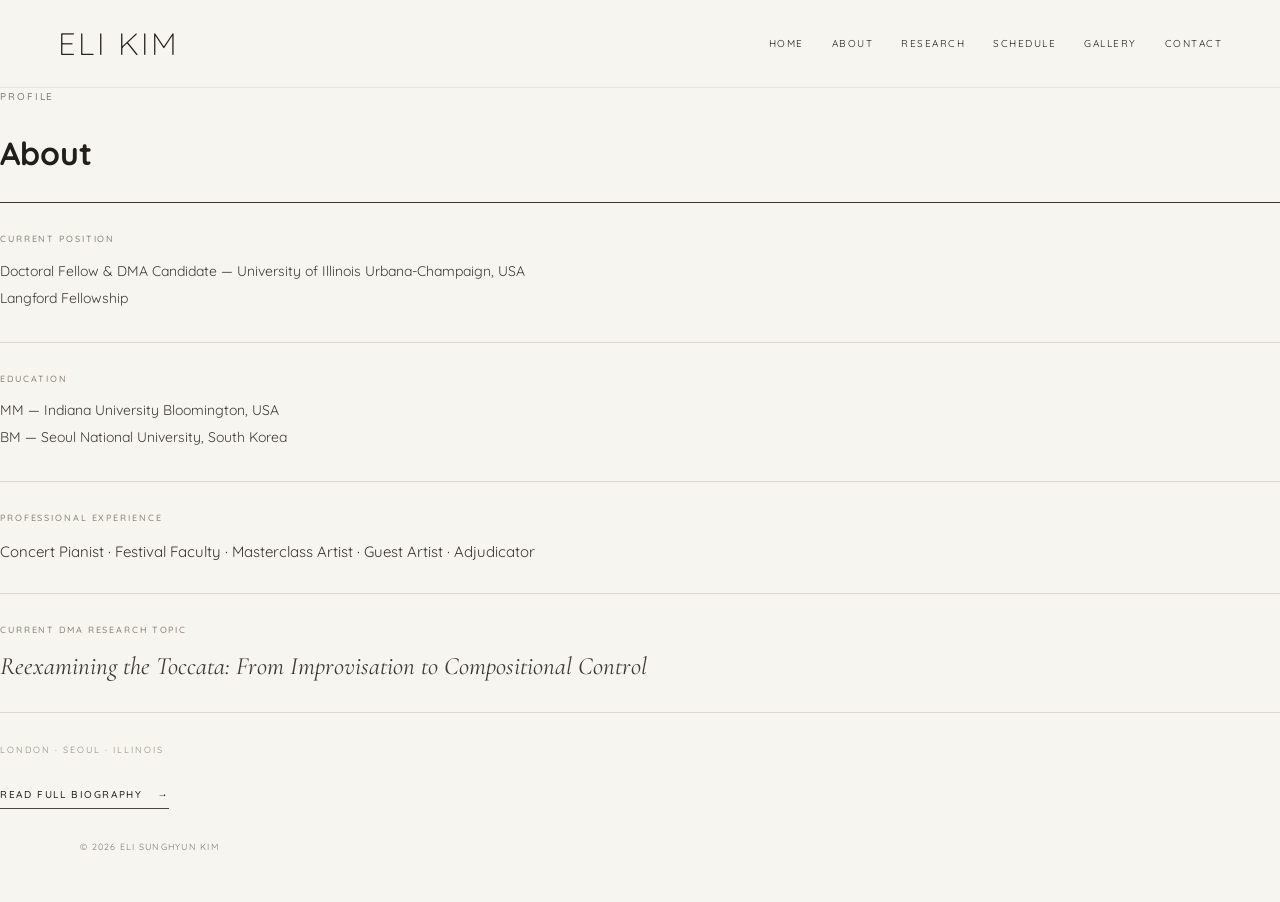
==== about.html @ 39319242 "Create about.html" ====
<!DOCTYPE html>
<html lang="en">

<head>
  <meta charset="UTF-8">

  <meta
    name="viewport"
    content="width=device-width, initial-scale=1.0"
  >

  <title>About | Eli Sunghyun Kim</title>

  <link rel="stylesheet" href="style.css">
</head>


<body>

  <header class="site-header">

    <a
      class="wordmark"
      href="index.html"
    >
      ELI KIM
    </a>


    <nav class="nav">

      <a href="index.html">
        HOME
      </a>

      <a
        href="about.html"
        aria-current="page"
      >
        ABOUT
      </a>

      <a href="research.html">
        RESEARCH
      </a>

      <a href="schedule.html">
        SCHEDULE
      </a>

      <a href="gallery.html">
        GALLERY
      </a>

      <a href="contact.html">
        CONTACT
      </a>

    </nav>

  </header>



  <main class="page-main">

    <div class="page-container">

      <p class="eyebrow">
        PROFILE
      </p>


      <h1 class="page-title">
        About
      </h1>


      <div class="page-rule"></div>


      <div class="about-content standalone-about">


        <div class="about-block">

          <p class="about-category">
            CURRENT POSITION
          </p>

          <div class="about-lines">

            <p>
              Doctoral Fellow &amp; DMA Candidate —
              University of Illinois Urbana-Champaign, USA
            </p>

            <p class="fellowship-line">
              Langford Fellowship
            </p>

          </div>

        </div>


        <div class="about-block">

          <p class="about-category">
            EDUCATION
          </p>

          <div class="about-lines">

            <p>
              MM — Indiana University Bloomington, USA
            </p>

            <p>
              BM — Seoul National University, South Korea
            </p>

          </div>

        </div>


        <div class="about-block">

          <p class="about-category">
            PROFESSIONAL EXPERIENCE
          </p>

          <p class="about-highlight">
            Concert Pianist · Festival Faculty · Masterclass Artist ·
            Guest Artist · Adjudicator
          </p>

        </div>


        <div class="about-block">

          <p class="about-category">
            CURRENT DMA RESEARCH TOPIC
          </p>

          <p class="about-research-title">

            <em>
              Reexamining the Toccata:
              From Improvisation to Compositional Control
            </em>

          </p>

        </div>


        <p class="about-location">
          LONDON · SEOUL · ILLINOIS
        </p>


        <a
          class="bio-link"
          href="biography.html"
        >
          READ FULL BIOGRAPHY
          <span>→</span>
        </a>

      </div>

    </div>

  </main>



  <footer>
    © 2026 ELI SUNGHYUN KIM
  </footer>


  <script src="script.js"></script>

</body>

</html>
---- style.css ----
@import url('https://fonts.googleapis.com/css2?family=Cormorant+Garamond:wght@400;500&family=Quicksand:wght@300;400;500&display=swap');


/* ========================================
   GLOBAL
======================================== */

* {
  box-sizing: border-box;
}


html {
  scroll-behavior: smooth;
}


body {
  margin: 0;

  overflow-x: hidden;

  background: #f7f5f0;

  color: #211f1c;

  font-family: "Quicksand", sans-serif;

  font-weight: 400;

  line-height: 1.7;
}


a {
  color: inherit;
}


img {
  max-width: 100%;
}


/* ========================================
   HEADER
======================================== */

.site-header {
  position: sticky;

  top: 0;

  z-index: 100;

  width: 100%;

  height: 88px;

  display: flex;

  justify-content: space-between;

  align-items: center;

  padding: 0 4.5vw;

  background: rgba(247, 245, 240, 0.98);

  border-bottom: 1px solid rgba(30, 28, 25, 0.08);

  backdrop-filter: blur(10px);

  transition:
    height 0.35s ease,
    background 0.35s ease;
}


.site-header.scrolled {
  height: 70px;

  background: rgba(247, 245, 240, 0.995);
}


/* ========================================
   WORDMARK
======================================== */

.wordmark {
  font-family: "Quicksand", sans-serif;

  font-size: 31px;

  font-weight: 300;

  letter-spacing: 0.08em;

  line-height: 1;

  text-transform: uppercase;

  text-decoration: none;

  color: #27231f;

  white-space: nowrap;

  transition: opacity 0.25s ease;
}


.wordmark:hover {
  opacity: 0.62;
}


/* ========================================
   NAVIGATION
======================================== */

.nav {
  display: flex;

  align-items: center;

  gap: 28px;
}


.nav a {
  position: relative;

  font-size: 10px;

  font-weight: 400;

  letter-spacing: 0.15em;

  text-transform: uppercase;

  text-decoration: none;
}


.nav a::after {
  content: "";

  position: absolute;

  left: 0;

  right: 0;

  bottom: -6px;

  height: 1px;

  background: currentColor;

  transform: scaleX(0);

  transform-origin: left;

  transition: transform 0.3s ease;
}


.nav a:hover::after {
  transform: scaleX(1);
}


/* ========================================
   HERO
======================================== */

.hero {
  width: 100%;

  min-height: calc(100svh - 88px);

  display: grid;

  grid-template-columns: 52% 48%;

  background: #f7f5f0;
}


/* ========================================
   HERO PHOTO
======================================== */

.hero-photo {
  width: 100%;

  height: calc(100svh - 88px);

  min-height: 690px;

  overflow: hidden;

  background: #111;
}


.hero-photo img {
  display: block;

  width: 100%;

  height: 100%;

  object-fit: cover;

  /*
    인물과 드레스가 먼저 보이게.
    천장 부분을 줄여주는 위치.
  */

  object-position: 47% 70%;

  transition:
    transform 1.1s cubic-bezier(0.22, 1, 0.36, 1);
}


.hero-photo:hover img {
  transform: scale(1.01);
}


/* ========================================
   HERO RIGHT
======================================== */

.hero-content {
  display: flex;

  align-items: flex-start;

  padding:
    34px
    clamp(46px, 5.5vw, 92px)
    60px;
}


.hero-inner {
  width: 100%;

  max-width: 670px;
}


/* ========================================
   HERO ROLE
======================================== */

.hero-role {
  margin: 0 0 15px;

  font-size: 10px;

  font-weight: 400;

  letter-spacing: 0.22em;

  text-transform: uppercase;

  color: #756d65;
}


/* ========================================
   HERO NAME
======================================== */

.hero h1 {
  max-width: 620px;

  margin: 0 0 36px;

  font-family: "Quicksand", sans-serif;

  font-size: clamp(41px, 4.1vw, 68px);

  font-weight: 300;

  line-height: 1.05;

  letter-spacing: 0.02em;

  text-transform: uppercase;

  color: #27231f;
}


/* ========================================
   HERO DEGREE
======================================== */

.hero-degree {
  margin-bottom: 33px;
}


.hero-degree p {
  margin: 1px 0;

  font-size: 13px;

  line-height: 1.65;

  color: #554f49;
}


/* ========================================
   HERO LABELS
======================================== */

.hero-section {
  margin-bottom: 29px;
}


.hero-label,
.small-label {
  margin: 0 0 8px;

  font-size: 9px;

  font-weight: 500;

  letter-spacing: 0.21em;

  text-transform: uppercase;

  color: #8b8178;
}


/* ========================================
   RESEARCH FOCUS
======================================== */

.hero-keywords {
  max-width: 590px;

  margin: 0;

  font-size: clamp(11px, 1.12vw, 15px);

  font-weight: 400;

  line-height: 1.9;

  letter-spacing: 0.055em;

  text-transform: uppercase;

  color: #302c28;
}


/* ========================================
   HERO DISSERTATION
======================================== */

.hero-dissertation {
  margin-bottom: 35px;
}


.dissertation-title {
  max-width: 540px;

  margin: 0;

  font-family: "Cormorant Garamond", serif;

  font-size: clamp(21px, 1.85vw, 29px);

  line-height: 1.29;

  color: #403934;
}


/* ========================================
   HERO LOCATIONS
======================================== */

.hero-locations {
  margin: 0;

  font-size: 9px;

  letter-spacing: 0.23em;

  text-transform: uppercase;

  color: #958a81;
}


/* ========================================
   GENERAL SECTIONS
======================================== */

.content {
  width: min(calc(100% - 48px), 1120px);

  margin: 0 auto;
}


.section {
  padding: 120px 0;

  border-bottom: 1px solid #ded9cf;
}


.section-heading {
  margin-bottom: 58px;
}


.eyebrow {
  margin: 0 0 12px;

  font-size: 10px;

  font-weight: 500;

  letter-spacing: 0.19em;

  text-transform: uppercase;

  color: #817970;
}


h2,
h3 {
  font-family: "Cormorant Garamond", serif;

  font-weight: 400;
}


h2 {
  margin: 0;

  font-size: clamp(48px, 6vw, 75px);

  line-height: 1;

  letter-spacing: -0.025em;
}


h3 {
  margin-top: 0;

  font-size: 29px;

  line-height: 1.25;
}


/* ========================================
   ABOUT
======================================== */

.about-section {
  padding-top: 110px;

  padding-bottom: 110px;
}


.about-layout {
  display: grid;

  grid-template-columns: 0.68fr 1.32fr;

  gap: 95px;

  align-items: start;
}


.about-content {
  border-top: 1px solid #38342f;
}


.about-block {
  padding: 28px 0;

  border-bottom: 1px solid #ded9cf;
}


.about-category {
  margin: 0 0 13px;

  font-size: 9px;

  font-weight: 500;

  letter-spacing: 0.21em;

  text-transform: uppercase;

  color: #8b8178;
}


/* EDUCATION */

.about-lines p {
  margin: 4px 0;

  font-size: 14px;

  line-height: 1.65;

  color: #413d38;
}


/* PROFESSIONAL EXPERIENCE */

.about-highlight {
  max-width: 720px;

  margin: 0;

  font-size: 15px;

  line-height: 1.75;

  color: #393530;
}


/* DMA RESEARCH */

.about-research-title {
  max-width: 650px;

  margin: 0;

  font-family: "Cormorant Garamond", serif;

  font-size: 25px;

  line-height: 1.35;

  color: #3f3934;
}


/* ABOUT LOCATION */

.about-location {
  margin: 29px 0 0;

  font-size: 9px;

  letter-spacing: 0.22em;

  text-transform: uppercase;

  color: #958a81;
}


/* BIO LINK */

.bio-link {
  display: inline-flex;

  align-items: center;

  gap: 15px;

  margin-top: 29px;

  padding-bottom: 5px;

  border-bottom: 1px solid #4b4641;

  font-size: 10px;

  font-weight: 500;

  letter-spacing: 0.16em;

  text-decoration: none;

  transition:
    gap 0.3s ease,
    opacity 0.3s ease;
}


.bio-link:hover {
  gap: 23px;

  opacity: 0.65;
}


/* ========================================
   SCHEDULE
======================================== */

.subheading {
  margin-bottom: 25px;

  font-size: 29px;
}


.schedule-list {
  border-top: 1px solid #292724;
}


.event {
  display: grid;

  grid-template-columns: 170px 1fr;

  gap: 32px;

  padding: 29px 0;

  border-bottom: 1px solid #ded9cf;

  transition: transform 0.3s ease;
}


.event:hover {
  transform: translateX(5px);
}


.date {
  padding-top: 5px;

  font-size: 11px;

  font-weight: 500;

  letter-spacing: 0.11em;
}


.event h3 {
  margin-bottom: 4px;
}


.event p {
  margin: 0;

  color: #5a5651;
}


.subsection {
  margin-top: 82px;
}


.past-list p {
  margin: 0;

  padding: 14px 0;

  border-bottom: 1px solid #ded9cf;

  color: #595550;
}


.past-list span {
  display: inline-block;

  min-width: 130px;

  color: #272421;

  font-size: 11px;

  letter-spacing: 0.07em;
}


/* ========================================
   RESEARCH
======================================== */

.research-grid {
  display: grid;

  grid-template-columns: 1.18fr 0.82fr;

  gap: 75px;

  align-items: start;
}


.research-block h3 {
  max-width: 660px;

  margin-bottom: 22px;

  font-size: clamp(32px, 4vw, 48px);

  line-height: 1.13;
}


.research-block > p:last-child {
  max-width: 670px;

  margin: 0;

  font-size: 16px;

  line-height: 1.8;

  color: #57534e;
}


.research-info {
  display: grid;

  grid-template-columns: 1fr 1fr;

  gap: 45px;

  margin-top: 58px;
}


.research-info ul {
  margin: 0;

  padding-left: 18px;
}


.research-info li {
  margin-bottom: 8px;
}


.research-image {
  display: block;

  width: 100%;

  max-width: 410px;

  height: auto;

  margin-left: auto;
}


/* ========================================
   GALLERY
======================================== */

.gallery-grid {
  display: grid;

  grid-template-columns:
    repeat(3, 1fr);

  gap: 16px;
}


.gallery-item {
  position: relative;

  overflow: hidden;

  aspect-ratio: 4 / 5;

  background: #e9e5de;
}


.gallery-item img {
  display: block;

  width: 100%;

  height: 100%;

  object-fit: cover;

  transition:
    transform 0.9s
    cubic-bezier(0.22, 1, 0.36, 1);
}


.gallery-item:hover img {
  transform: scale(1.025);
}


/* ========================================
   HIDDEN GALLERY PHOTOS
======================================== */

.gallery-extra {
  display: none;
}


.gallery-grid.expanded
.gallery-extra {
  display: block;

  animation:
    galleryReveal
    0.65s
    cubic-bezier(0.22, 1, 0.36, 1)
    both;
}


@keyframes galleryReveal {

  from {
    opacity: 0;

    transform:
      translateY(15px);
  }


  to {
    opacity: 1;

    transform:
      translateY(0);
  }

}


/* ========================================
   MORE PHOTOS BUTTON
======================================== */

.gallery-more-wrap {
  display: flex;

  justify-content: center;

  margin-top: 42px;
}


.gallery-more-wrap[hidden] {
  display: none;
}


.gallery-toggle {
  appearance: none;

  display: inline-flex;

  align-items: center;

  gap: 14px;

  padding:
    10px
    0
    7px;

  border: 0;

  border-bottom:
    1px solid #4b4641;

  background: transparent;

  color: #302c28;

  font-family:
    "Quicksand",
    sans-serif;

  font-size: 10px;

  font-weight: 500;

  letter-spacing: 0.18em;

  cursor: pointer;

  transition:
    gap 0.3s ease,
    opacity 0.3s ease;
}


.gallery-toggle:hover {
  gap: 21px;

  opacity: 0.6;
}


.gallery-toggle span {
  font-size: 13px;
}


/* ========================================
   GALLERY TABLET
======================================== */

@media (max-width: 900px) {

  .gallery-grid {
    grid-template-columns:
      repeat(2, 1fr);
  }

}


/* ========================================
   GALLERY MOBILE
======================================== */

@media (max-width: 560px) {

  .gallery-grid {
    grid-template-columns:
      1fr;

    gap: 12px;
  }


  .gallery-more-wrap {
    margin-top: 32px;
  }

}


/* ========================================
   CONTACT
======================================== */

.contact-section {
  min-height: 55vh;
}


.contact-copy {
  max-width: 520px;

  margin: 30px 0;

  font-size: 16px;

  color: #56524e;
}


.contact-email {
  display: inline-block;

  padding-bottom: 4px;

  border-bottom: 1px solid #5c5751;

  font-size: 11px;

  letter-spacing: 0.09em;

  text-decoration: none;
}


/* ========================================
   BIOGRAPHY PAGE
======================================== */

.bio-main {
  padding: 105px 24px 120px;
}


.bio-container {
  width: min(100%, 850px);

  margin: 0 auto;
}


.bio-title {
  margin: 0;

  font-family: "Cormorant Garamond", serif;

  font-size: clamp(65px, 9vw, 110px);

  font-weight: 400;

  line-height: 0.95;

  letter-spacing: -0.035em;
}


.bio-rule {
  width: 100%;

  height: 1px;

  margin: 45px 0 52px;

  background: #bfb8ae;
}


.bio-text {
  max-width: 760px;
}


.bio-text p {
  margin: 0 0 30px;

  font-family: "Cormorant Garamond", serif;

  font-size: 22px;

  line-height: 1.65;

  color: #38332e;
}


.bio-text strong {
  font-weight: 500;
}


.back-link {
  display: inline-block;

  margin-top: 35px;

  padding-bottom: 4px;

  border-bottom: 1px solid #5b554f;

  font-size: 9px;

  letter-spacing: 0.16em;

  text-decoration: none;
}


/* ========================================
   FOOTER
======================================== */

footer {
  width: min(calc(100% - 48px), 1120px);

  margin: 0 auto;

  padding: 30px 0 48px;

  font-size: 9px;

  letter-spacing: 0.14em;

  color: #827b74;
}


/* ========================================
   REVEAL
======================================== */

.reveal {
  opacity: 0;

  transform: translateY(30px);

  transition:
    opacity 0.9s cubic-bezier(0.22, 1, 0.36, 1),
    transform 0.9s cubic-bezier(0.22, 1, 0.36, 1);
}


.reveal.visible {
  opacity: 1;

  transform: translateY(0);
}


/* ========================================
   TABLET
======================================== */

@media (max-width: 1000px) {

  .hero {
    grid-template-columns: 50% 50%;
  }


  .hero-content {
    padding:
      32px
      38px
      55px;
  }


  .hero h1 {
    font-size: 40px;
  }


  .about-layout {
    gap: 55px;
  }


  .research-grid {
    grid-template-columns: 1fr;
  }


  .research-image {
    max-width: 430px;

    margin: 20px auto 0;
  }

}


/* ========================================
   MOBILE
======================================== */

@media (max-width: 760px) {

  .site-header {
    position: static;

    height: auto;

    flex-direction: column;

    align-items: flex-start;

    gap: 17px;

    padding: 21px 20px 18px;
  }


  .site-header.scrolled {
    height: auto;
  }


  .wordmark {
    font-size: 27px;

    letter-spacing: 0.075em;
  }


  .nav {
    width: 100%;

    gap: 14px;

    overflow-x: auto;

    scrollbar-width: none;
  }


  .nav::-webkit-scrollbar {
    display: none;
  }


  .nav a {
    flex: 0 0 auto;

    font-size: 8px;

    letter-spacing: 0.11em;
  }


  /* HERO */

  .hero {
    display: block;

    min-height: auto;
  }


  .hero-photo {
    height: 520px;

    min-height: 0;
  }


  .hero-photo img {
    object-position: 47% 68%;
  }


  .hero-photo:hover img {
    transform: none;
  }


  .hero-content {
    padding:
      34px
      23px
      60px;
  }


  .hero-role {
    margin-bottom: 13px;

    font-size: 8px;
  }


  .hero h1 {
    margin-bottom: 30px;

    font-size: 37px;
  }


  .hero-degree {
    margin-bottom: 30px;
  }


  .hero-degree p {
    font-size: 12px;
  }


  .hero-section {
    margin-bottom: 28px;
  }


  .hero-keywords {
    font-size: 11px;

    line-height: 1.8;
  }


  .hero-dissertation {
    margin-bottom: 34px;
  }


  .dissertation-title {
    font-size: 24px;
  }


  /* GENERAL */

  .content {
    width: calc(100% - 38px);
  }


  .section {
    padding: 82px 0;
  }


  .section-heading {
    margin-bottom: 45px;
  }


  h2 {
    font-size: 52px;
  }


  /* ABOUT */

  .about-layout {
    grid-template-columns: 1fr;

    gap: 42px;
  }


  .about-block {
    padding: 23px 0;
  }


  .about-lines p {
    font-size: 13px;
  }


  .about-highlight {
    font-size: 13px;

    line-height: 1.8;
  }


  .about-research-title {
    font-size: 23px;
  }


  /* SCHEDULE */

  .event {
    grid-template-columns: 1fr;

    gap: 5px;
  }


  .past-list span {
    display: block;

    margin-bottom: 3px;
  }


  /* RESEARCH */

  .research-info {
    grid-template-columns: 1fr;

    gap: 35px;
  }


  .research-image {
    width: 86%;

    margin: 35px auto 0;
  }


  /* GALLERY */

  .gallery-grid {
    grid-template-columns: 1fr;
  }


  .gallery-item,
  .gallery-large {
    min-height: 500px;
  }


  /* BIO */

  .bio-main {
    padding:
      72px
      22px
      90px;
  }


  .bio-title {
    font-size: 65px;
  }


  .bio-rule {
    margin:
      32px
      0
      39px;
  }


  .bio-text p {
    font-size: 20px;

    line-height: 1.58;
  }


  .reveal {
    transform: translateY(20px);
  }

}


/* ========================================
   SMALL MOBILE
======================================== */

@media (max-width: 390px) {

  .nav {
    gap: 11px;
  }


  .nav a {
    font-size: 7.3px;
  }


  .hero-photo {
    height: 470px;
  }


  .hero h1 {
    font-size: 34px;
  }

}


/* ========================================
   REDUCED MOTION
======================================== */

@media (prefers-reduced-motion: reduce) {

  html {
    scroll-behavior: auto;
  }


  .reveal,
  .reveal.visible,
  .event,
  .gallery-item img,
  .hero-photo img {
    transition: none !important;

    transform: none !important;

    opacity: 1 !important;
  }

}
/* PAST PERFORMANCE LIST */

#past-list {
  border-top: 1px solid #292724;
}
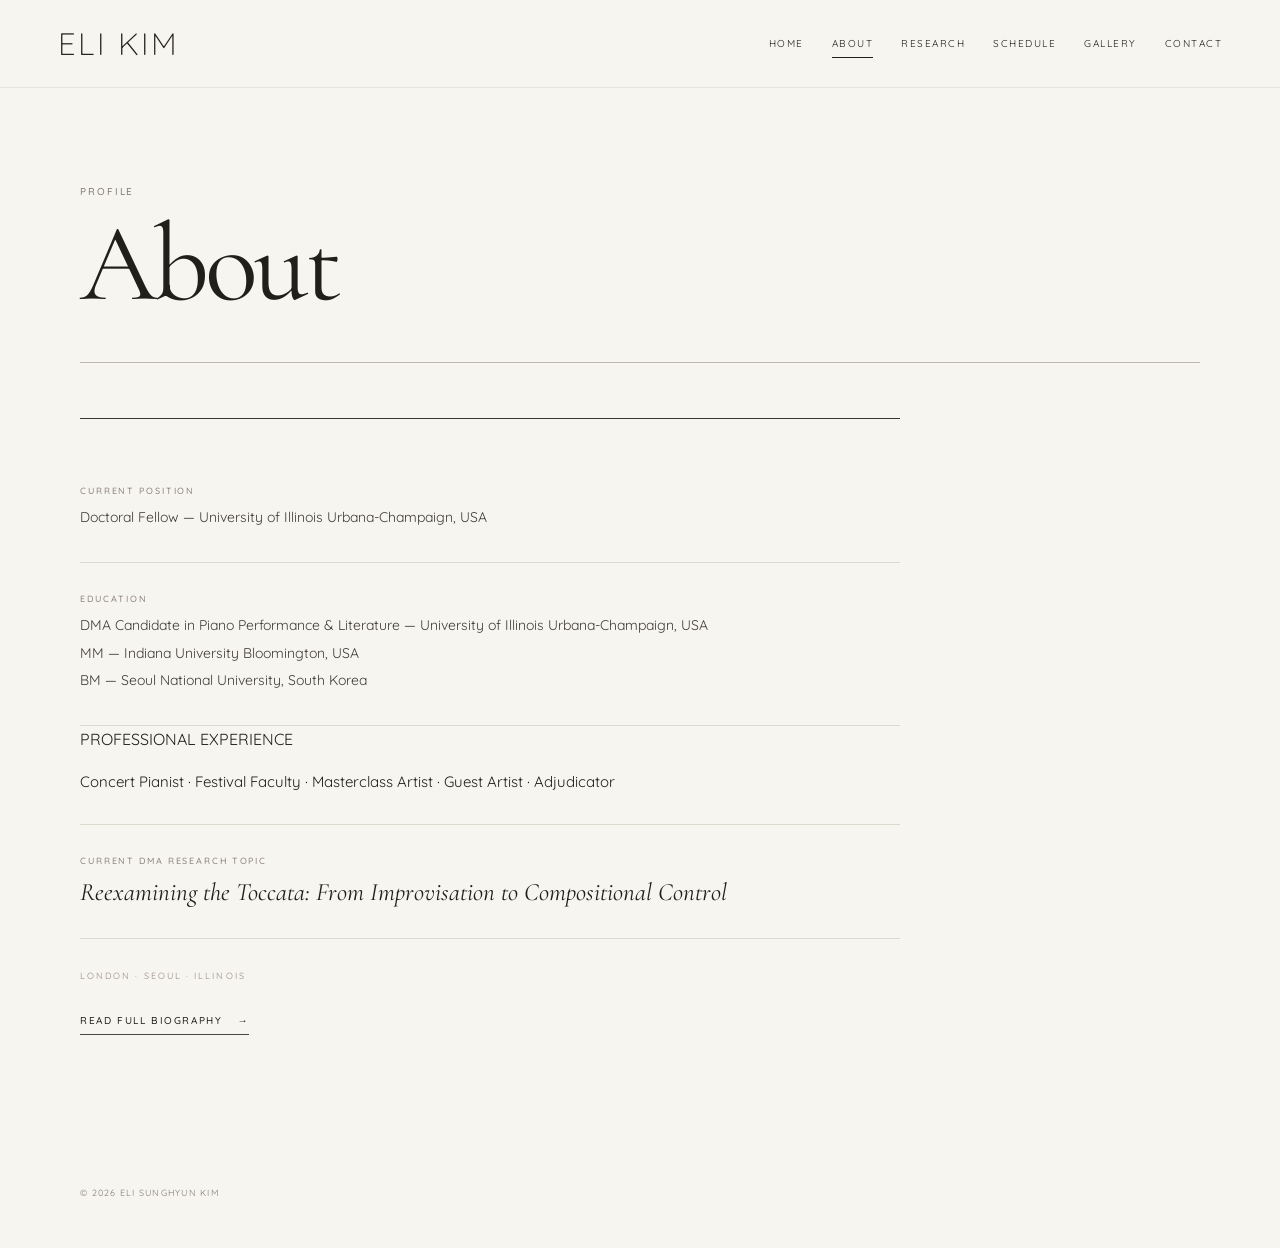
==== commit 62e6d12d: "Update about.html" ====
--- a/about.html
+++ b/about.html
@@ -85,49 +85,52 @@
         <div class="about-block">
 
           <p class="about-category">
-            CURRENT POSITION
-          </p>
+          <!-- CURRENT POSITION -->
 
-          <div class="about-lines">
+<div class="about-block">
 
-            <p>
-              Doctoral Fellow &amp; DMA Candidate —
-              University of Illinois Urbana-Champaign, USA
-            </p>
+  <p class="about-category">
+    CURRENT POSITION
+  </p>
 
-            <p class="fellowship-line">
-              Langford Fellowship
-            </p>
+  <div class="about-lines">
 
-          </div>
+    <p>
+      Doctoral Fellow —
+      University of Illinois Urbana-Champaign, USA
+    </p>
 
-        </div>
+  </div>
+
+</div>
 
 
-        <div class="about-block">
+<!-- EDUCATION -->
 
-          <p class="about-category">
-            EDUCATION
-          </p>
+<div class="about-block">
 
-          <div class="about-lines">
+  <p class="about-category">
+    EDUCATION
+  </p>
 
-            <p>
-              MM — Indiana University Bloomington, USA
-            </p>
+  <div class="about-lines">
 
-            <p>
-              BM — Seoul National University, South Korea
-            </p>
+    <p>
+      DMA Candidate in Piano Performance &amp; Literature —
+      University of Illinois Urbana-Champaign, USA
+    </p>
 
-          </div>
+    <p>
+      MM — Indiana University Bloomington, USA
+    </p>
 
-        </div>
+    <p>
+      BM — Seoul National University, South Korea
+    </p>
 
+  </div>
 
-        <div class="about-block">
-
-          <p class="about-category">
+</div>
             PROFESSIONAL EXPERIENCE
           </p>
 
--- a/style.css
+++ b/style.css
@@ -2,7 +2,7 @@
 
 
 /* ========================================
-   GLOBAL
+   BASE
 ======================================== */
 
 * {
@@ -11,7 +11,7 @@
 
 
 html {
-  scroll-behavior: smooth;
+  scroll-behavior: auto;
 }
 
 
@@ -42,6 +42,7 @@
 }
 
 
+
 /* ========================================
    HEADER
 ======================================== */
@@ -67,7 +68,8 @@
 
   background: rgba(247, 245, 240, 0.98);
 
-  border-bottom: 1px solid rgba(30, 28, 25, 0.08);
+  border-bottom:
+    1px solid rgba(30, 28, 25, 0.08);
 
   backdrop-filter: blur(10px);
 
@@ -80,8 +82,10 @@
 .site-header.scrolled {
   height: 70px;
 
-  background: rgba(247, 245, 240, 0.995);
-}
+  background:
+    rgba(247, 245, 240, 0.995);
+}
+
 
 
 /* ========================================
@@ -89,7 +93,7 @@
 ======================================== */
 
 .wordmark {
-  font-family: "Quicksand", sans-serif;
+  flex: 0 0 auto;
 
   font-size: 31px;
 
@@ -104,20 +108,12 @@
   text-decoration: none;
 
   color: #27231f;
-
-  white-space: nowrap;
-
-  transition: opacity 0.25s ease;
-}
-
-
-.wordmark:hover {
-  opacity: 0.62;
-}
-
-
-/* ========================================
-   NAVIGATION
+}
+
+
+
+/* ========================================
+   NAV
 ======================================== */
 
 .nav {
@@ -132,6 +128,8 @@
 .nav a {
   position: relative;
 
+  flex: 0 0 auto;
+
   font-size: 10px;
 
   font-weight: 400;
@@ -150,7 +148,6 @@
   position: absolute;
 
   left: 0;
-
   right: 0;
 
   bottom: -6px;
@@ -163,40 +160,36 @@
 
   transform-origin: left;
 
-  transition: transform 0.3s ease;
-}
-
-
-.nav a:hover::after {
+  transition:
+    transform 0.3s ease;
+}
+
+
+.nav a:hover::after,
+.nav a[aria-current="page"]::after {
   transform: scaleX(1);
 }
 
 
+
 /* ========================================
    HERO
 ======================================== */
 
 .hero {
-  width: 100%;
-
-  min-height: calc(100svh - 88px);
+  min-height:
+    calc(100svh - 88px);
 
   display: grid;
 
-  grid-template-columns: 52% 48%;
-
-  background: #f7f5f0;
-}
-
-
-/* ========================================
-   HERO PHOTO
-======================================== */
+  grid-template-columns:
+    52% 48%;
+}
+
 
 .hero-photo {
-  width: 100%;
-
-  height: calc(100svh - 88px);
+  height:
+    calc(100svh - 88px);
 
   min-height: 690px;
 
@@ -215,26 +208,10 @@
 
   object-fit: cover;
 
-  /*
-    인물과 드레스가 먼저 보이게.
-    천장 부분을 줄여주는 위치.
-  */
-
-  object-position: 47% 70%;
-
-  transition:
-    transform 1.1s cubic-bezier(0.22, 1, 0.36, 1);
-}
-
-
-.hero-photo:hover img {
-  transform: scale(1.01);
-}
-
-
-/* ========================================
-   HERO RIGHT
-======================================== */
+  object-position:
+    47% 70%;
+}
+
 
 .hero-content {
   display: flex;
@@ -255,53 +232,36 @@
 }
 
 
-/* ========================================
-   HERO ROLE
-======================================== */
-
 .hero-role {
-  margin: 0 0 15px;
+  margin:
+    0
+    0
+    15px;
 
   font-size: 10px;
 
-  font-weight: 400;
-
   letter-spacing: 0.22em;
 
-  text-transform: uppercase;
-
   color: #756d65;
 }
 
 
-/* ========================================
-   HERO NAME
-======================================== */
-
 .hero h1 {
-  max-width: 620px;
-
-  margin: 0 0 36px;
-
-  font-family: "Quicksand", sans-serif;
-
-  font-size: clamp(41px, 4.1vw, 68px);
+  margin:
+    0
+    0
+    36px;
+
+  font-size:
+    clamp(41px, 4.1vw, 68px);
 
   font-weight: 300;
 
   line-height: 1.05;
 
   letter-spacing: 0.02em;
-
-  text-transform: uppercase;
-
-  color: #27231f;
-}
-
-
-/* ========================================
-   HERO DEGREE
-======================================== */
+}
+
 
 .hero-degree {
   margin-bottom: 33px;
@@ -313,15 +273,9 @@
 
   font-size: 13px;
 
-  line-height: 1.65;
-
   color: #554f49;
 }
 
-
-/* ========================================
-   HERO LABELS
-======================================== */
 
 .hero-section {
   margin-bottom: 29px;
@@ -329,8 +283,12 @@
 
 
 .hero-label,
-.small-label {
-  margin: 0 0 8px;
+.small-label,
+.about-category {
+  margin:
+    0
+    0
+    8px;
 
   font-size: 9px;
 
@@ -344,32 +302,19 @@
 }
 
 
-/* ========================================
-   RESEARCH FOCUS
-======================================== */
-
 .hero-keywords {
-  max-width: 590px;
-
   margin: 0;
 
-  font-size: clamp(11px, 1.12vw, 15px);
-
-  font-weight: 400;
+  font-size:
+    clamp(11px, 1.12vw, 15px);
 
   line-height: 1.9;
 
   letter-spacing: 0.055em;
 
-  text-transform: uppercase;
-
   color: #302c28;
 }
 
-
-/* ========================================
-   HERO DISSERTATION
-======================================== */
 
 .hero-dissertation {
   margin-bottom: 35px;
@@ -377,13 +322,14 @@
 
 
 .dissertation-title {
-  max-width: 540px;
-
   margin: 0;
 
-  font-family: "Cormorant Garamond", serif;
-
-  font-size: clamp(21px, 1.85vw, 29px);
+  font-family:
+    "Cormorant Garamond",
+    serif;
+
+  font-size:
+    clamp(21px, 1.85vw, 29px);
 
   line-height: 1.29;
 
@@ -391,13 +337,8 @@
 }
 
 
-/* ========================================
-   HERO LOCATIONS
-======================================== */
-
-.hero-locations {
-  margin: 0;
-
+.hero-locations,
+.about-location {
   font-size: 9px;
 
   letter-spacing: 0.23em;
@@ -408,21 +349,29 @@
 }
 
 
-/* ========================================
-   GENERAL SECTIONS
-======================================== */
-
-.content {
-  width: min(calc(100% - 48px), 1120px);
+
+/* ========================================
+   GENERAL CONTENT
+======================================== */
+
+.content,
+.page-container {
+  width:
+    min(
+      calc(100% - 48px),
+      1120px
+    );
 
   margin: 0 auto;
 }
 
 
 .section {
-  padding: 120px 0;
-
-  border-bottom: 1px solid #ded9cf;
+  padding:
+    120px 0;
+
+  border-bottom:
+    1px solid #ded9cf;
 }
 
 
@@ -432,7 +381,10 @@
 
 
 .eyebrow {
-  margin: 0 0 12px;
+  margin:
+    0
+    0
+    12px;
 
   font-size: 10px;
 
@@ -447,8 +399,12 @@
 
 
 h2,
-h3 {
-  font-family: "Cormorant Garamond", serif;
+h3,
+.page-title,
+.bio-title {
+  font-family:
+    "Cormorant Garamond",
+    serif;
 
   font-weight: 400;
 }
@@ -457,11 +413,10 @@
 h2 {
   margin: 0;
 
-  font-size: clamp(48px, 6vw, 75px);
+  font-size:
+    clamp(48px, 6vw, 75px);
 
   line-height: 1;
-
-  letter-spacing: -0.025em;
 }
 
 
@@ -469,121 +424,129 @@
   margin-top: 0;
 
   font-size: 29px;
-
-  line-height: 1.25;
-}
+}
+
+
+
+/* ========================================
+   STANDALONE PAGES
+======================================== */
+
+.page-main {
+  min-height:
+    calc(100vh - 88px);
+
+  padding:
+    95px 0 120px;
+}
+
+
+.page-title {
+  margin: 0;
+
+  font-size:
+    clamp(65px, 9vw, 110px);
+
+  line-height: 0.95;
+
+  letter-spacing: -0.035em;
+}
+
+
+.page-rule {
+  height: 1px;
+
+  margin:
+    45px 0
+    55px;
+
+  background: #bfb8ae;
+}
+
 
 
 /* ========================================
    ABOUT
 ======================================== */
-
-.about-section {
-  padding-top: 110px;
-
-  padding-bottom: 110px;
-}
-
 
 .about-layout {
   display: grid;
 
-  grid-template-columns: 0.68fr 1.32fr;
+  grid-template-columns:
+    0.68fr 1.32fr;
 
   gap: 95px;
-
-  align-items: start;
 }
 
 
 .about-content {
-  border-top: 1px solid #38342f;
+  border-top:
+    1px solid #38342f;
+}
+
+
+.standalone-about {
+  max-width: 820px;
 }
 
 
 .about-block {
-  padding: 28px 0;
-
-  border-bottom: 1px solid #ded9cf;
-}
-
-
-.about-category {
-  margin: 0 0 13px;
-
-  font-size: 9px;
-
-  font-weight: 500;
-
-  letter-spacing: 0.21em;
-
-  text-transform: uppercase;
-
-  color: #8b8178;
-}
-
-
-/* EDUCATION */
+  padding:
+    28px 0;
+
+  border-bottom:
+    1px solid #ded9cf;
+}
+
 
 .about-lines p {
   margin: 4px 0;
 
   font-size: 14px;
 
-  line-height: 1.65;
-
   color: #413d38;
 }
 
 
-/* PROFESSIONAL EXPERIENCE */
+.about-lines
+.fellowship-line {
+  margin-top: 8px;
+
+  font-size: 12px;
+
+  color: #777069;
+}
+
 
 .about-highlight {
-  max-width: 720px;
-
   margin: 0;
 
   font-size: 15px;
 
   line-height: 1.75;
-
-  color: #393530;
-}
-
-
-/* DMA RESEARCH */
+}
+
 
 .about-research-title {
-  max-width: 650px;
-
   margin: 0;
 
-  font-family: "Cormorant Garamond", serif;
+  font-family:
+    "Cormorant Garamond",
+    serif;
 
   font-size: 25px;
 
   line-height: 1.35;
-
-  color: #3f3934;
-}
-
-
-/* ABOUT LOCATION */
+}
+
 
 .about-location {
-  margin: 29px 0 0;
-
-  font-size: 9px;
-
-  letter-spacing: 0.22em;
-
-  text-transform: uppercase;
-
-  color: #958a81;
-}
-
-
-/* BIO LINK */
+  margin:
+    29px
+    0
+    0;
+}
+
 
 .bio-link {
   display: inline-flex;
@@ -596,7 +559,8 @@
 
   padding-bottom: 5px;
 
-  border-bottom: 1px solid #4b4641;
+  border-bottom:
+    1px solid #4b4641;
 
   font-size: 10px;
 
@@ -613,10 +577,92 @@
 
 
 .bio-link:hover {
-  gap: 23px;
+  gap: 22px;
 
   opacity: 0.65;
 }
+
+
+
+/* ========================================
+   RESEARCH
+======================================== */
+
+.research-grid {
+  display: grid;
+
+  grid-template-columns:
+    1.18fr 0.82fr;
+
+  gap: 75px;
+
+  align-items: start;
+}
+
+
+.research-block h3 {
+  margin-bottom: 24px;
+
+  font-size:
+    clamp(32px, 4vw, 48px);
+
+  line-height: 1.13;
+}
+
+
+.research-block > p:last-child {
+  max-width: 670px;
+
+  font-size: 16px;
+
+  line-height: 1.8;
+
+  color: #57534e;
+}
+
+
+.research-info {
+  display: grid;
+
+  grid-template-columns:
+    1fr 1fr;
+
+  gap: 45px;
+
+  margin-top: 58px;
+}
+
+
+.research-info ul {
+  margin:
+    14px 0 0;
+
+  padding-left: 18px;
+}
+
+
+.research-info li {
+  margin-bottom: 8px;
+
+  color: #48433e;
+}
+
+
+.research-image-wrap {
+  width: 100%;
+}
+
+
+.research-image {
+  display: block;
+
+  width: 100%;
+
+  max-width: 410px;
+
+  margin-left: auto;
+}
+
 
 
 /* ========================================
@@ -626,32 +672,29 @@
 .subheading {
   margin-bottom: 25px;
 
-  font-size: 29px;
+  font-size: 30px;
 }
 
 
 .schedule-list {
-  border-top: 1px solid #292724;
+  border-top:
+    1px solid #292724;
 }
 
 
 .event {
   display: grid;
 
-  grid-template-columns: 170px 1fr;
+  grid-template-columns:
+    170px 1fr;
 
   gap: 32px;
 
-  padding: 29px 0;
-
-  border-bottom: 1px solid #ded9cf;
-
-  transition: transform 0.3s ease;
-}
-
-
-.event:hover {
-  transform: translateX(5px);
+  padding:
+    29px 0;
+
+  border-bottom:
+    1px solid #ded9cf;
 }
 
 
@@ -667,7 +710,12 @@
 
 
 .event h3 {
-  margin-bottom: 4px;
+  margin:
+    0
+    0
+    4px;
+
+  font-size: 29px;
 }
 
 
@@ -682,104 +730,6 @@
   margin-top: 82px;
 }
 
-
-.past-list p {
-  margin: 0;
-
-  padding: 14px 0;
-
-  border-bottom: 1px solid #ded9cf;
-
-  color: #595550;
-}
-
-
-.past-list span {
-  display: inline-block;
-
-  min-width: 130px;
-
-  color: #272421;
-
-  font-size: 11px;
-
-  letter-spacing: 0.07em;
-}
-
-
-/* ========================================
-   RESEARCH
-======================================== */
-
-.research-grid {
-  display: grid;
-
-  grid-template-columns: 1.18fr 0.82fr;
-
-  gap: 75px;
-
-  align-items: start;
-}
-
-
-.research-block h3 {
-  max-width: 660px;
-
-  margin-bottom: 22px;
-
-  font-size: clamp(32px, 4vw, 48px);
-
-  line-height: 1.13;
-}
-
-
-.research-block > p:last-child {
-  max-width: 670px;
-
-  margin: 0;
-
-  font-size: 16px;
-
-  line-height: 1.8;
-
-  color: #57534e;
-}
-
-
-.research-info {
-  display: grid;
-
-  grid-template-columns: 1fr 1fr;
-
-  gap: 45px;
-
-  margin-top: 58px;
-}
-
-
-.research-info ul {
-  margin: 0;
-
-  padding-left: 18px;
-}
-
-
-.research-info li {
-  margin-bottom: 8px;
-}
-
-
-.research-image {
-  display: block;
-
-  width: 100%;
-
-  max-width: 410px;
-
-  height: auto;
-
-  margin-left: auto;
-}
 
 
 /* ========================================
@@ -823,13 +773,12 @@
 
 
 .gallery-item:hover img {
-  transform: scale(1.025);
-}
-
-
-/* ========================================
-   HIDDEN GALLERY PHOTOS
-======================================== */
+  transform:
+    scale(1.025);
+}
+
+
+/* initially hidden photos */
 
 .gallery-extra {
   display: none;
@@ -857,7 +806,6 @@
       translateY(15px);
   }
 
-
   to {
     opacity: 1;
 
@@ -867,10 +815,6 @@
 
 }
 
-
-/* ========================================
-   MORE PHOTOS BUTTON
-======================================== */
 
 .gallery-more-wrap {
   display: flex;
@@ -939,25 +883,482 @@
 }
 
 
-/* ========================================
-   GALLERY TABLET
-======================================== */
-
-@media (max-width: 900px) {
-
-  .gallery-grid {
+
+/* ========================================
+   CONTACT — HOME
+======================================== */
+
+.contact-section {
+  min-height: 55vh;
+}
+
+
+.contact-copy {
+  max-width: 650px;
+
+  margin:
+    30px
+    0;
+
+  font-family:
+    "Cormorant Garamond",
+    serif;
+
+  font-size: 24px;
+
+  line-height: 1.55;
+
+  color: #49433e;
+}
+
+
+.contact-email {
+  display: inline-block;
+
+  padding-bottom: 4px;
+
+  border-bottom:
+    1px solid #5c5751;
+
+  font-size: 11px;
+
+  letter-spacing: 0.03em;
+
+  text-decoration: none;
+
+  transition:
+    opacity 0.3s ease;
+}
+
+
+.contact-email:hover {
+  opacity: 0.55;
+}
+
+
+
+/* ========================================
+   CONTACT PAGE
+======================================== */
+
+.contact-page {
+  min-height:
+    calc(100vh - 88px);
+}
+
+
+.contact-large {
+  max-width: 760px;
+}
+
+
+.contact-large > p {
+  margin:
+    0
+    0
+    45px;
+
+  font-family:
+    "Cormorant Garamond",
+    serif;
+
+  font-size:
+    clamp(28px, 3vw, 40px);
+
+  line-height: 1.45;
+
+  color: #403a35;
+}
+
+
+.contact-main-link {
+  display: inline-flex;
+
+  align-items: center;
+
+  gap: 15px;
+
+  margin-bottom: 28px;
+
+  padding-bottom: 5px;
+
+  border-bottom:
+    1px solid #3d3935;
+
+  font-size: 11px;
+
+  font-weight: 500;
+
+  letter-spacing: 0.18em;
+
+  text-decoration: none;
+
+  transition:
+    gap 0.3s ease,
+    opacity 0.3s ease;
+}
+
+
+.contact-main-link:hover {
+  gap: 23px;
+
+  opacity: 0.6;
+}
+
+
+.contact-address {
+  display: block;
+
+  width: fit-content;
+
+  font-size: 13px;
+
+  text-decoration: none;
+
+  color: #6b645e;
+
+  transition:
+    opacity 0.3s ease;
+}
+
+
+.contact-address:hover {
+  opacity: 0.55;
+}
+
+
+
+/* ========================================
+   BIOGRAPHY
+======================================== */
+
+.bio-main {
+  padding:
+    105px 24px
+    120px;
+}
+
+
+.bio-container {
+  width:
+    min(100%, 850px);
+
+  margin: 0 auto;
+}
+
+
+.bio-title {
+  margin: 0;
+
+  font-size:
+    clamp(65px, 9vw, 110px);
+
+  line-height: 0.95;
+
+  letter-spacing: -0.035em;
+}
+
+
+.bio-rule {
+  height: 1px;
+
+  margin:
+    45px 0
+    52px;
+
+  background: #bfb8ae;
+}
+
+
+.bio-text {
+  max-width: 760px;
+}
+
+
+.bio-text p {
+  margin:
+    0
+    0
+    30px;
+
+  font-family:
+    "Cormorant Garamond",
+    serif;
+
+  font-size: 22px;
+
+  line-height: 1.65;
+
+  color: #38332e;
+}
+
+
+.bio-text strong {
+  font-weight: 500;
+}
+
+
+.back-link {
+  display: inline-block;
+
+  margin-top: 35px;
+
+  padding-bottom: 4px;
+
+  border-bottom:
+    1px solid #5b554f;
+
+  font-size: 9px;
+
+  letter-spacing: 0.16em;
+
+  text-decoration: none;
+}
+
+
+
+/* ========================================
+   FOOTER
+======================================== */
+
+footer {
+  width:
+    min(
+      calc(100% - 48px),
+      1120px
+    );
+
+  margin: 0 auto;
+
+  padding:
+    30px 0
+    48px;
+
+  font-size: 9px;
+
+  letter-spacing: 0.14em;
+
+  color: #827b74;
+}
+
+
+
+/* ========================================
+   HOME SCROLL REVEAL
+======================================== */
+
+.reveal {
+  opacity: 0;
+
+  transform:
+    translateY(30px);
+
+  transition:
+    opacity 0.9s ease,
+    transform 0.9s ease;
+}
+
+
+.reveal.visible {
+  opacity: 1;
+
+  transform:
+    translateY(0);
+}
+
+
+
+/* ========================================
+   TABLET
+======================================== */
+
+@media (max-width: 1000px) {
+
+  .hero {
     grid-template-columns:
-      repeat(2, 1fr);
-  }
-
-}
-
-
-/* ========================================
-   GALLERY MOBILE
-======================================== */
-
-@media (max-width: 560px) {
+      50% 50%;
+  }
+
+
+  .about-layout {
+    gap: 55px;
+  }
+
+
+  .research-grid {
+    grid-template-columns:
+      1fr;
+  }
+
+
+  .research-image {
+    margin:
+      30px auto
+      0;
+  }
+
+}
+
+
+
+/* ========================================
+   MOBILE
+======================================== */
+
+@media (max-width: 760px) {
+
+  .site-header {
+    position: static;
+
+    height: auto;
+
+    flex-direction: column;
+
+    align-items: flex-start;
+
+    gap: 17px;
+
+    padding:
+      21px 20px
+      18px;
+  }
+
+
+  .site-header.scrolled {
+    height: auto;
+  }
+
+
+  .wordmark {
+    font-size: 27px;
+  }
+
+
+  .nav {
+    width: 100%;
+
+    gap: 16px;
+
+    overflow-x: auto;
+
+    padding-bottom: 4px;
+
+    scrollbar-width: none;
+  }
+
+
+  .nav::-webkit-scrollbar {
+    display: none;
+  }
+
+
+  .nav a {
+    flex: 0 0 auto;
+
+    font-size: 8px;
+  }
+
+
+  .hero {
+    display: block;
+
+    min-height: 0;
+  }
+
+
+  .hero-photo {
+    height: 520px;
+
+    min-height: 0;
+  }
+
+
+  .hero-photo img {
+    object-position:
+      47% 68%;
+  }
+
+
+  .hero-content {
+    padding:
+      34px 23px
+      60px;
+  }
+
+
+  .hero h1 {
+    font-size: 37px;
+  }
+
+
+  .content,
+  .page-container {
+    width:
+      calc(100% - 38px);
+  }
+
+
+  .section {
+    padding:
+      82px 0;
+  }
+
+
+  .section-heading {
+    margin-bottom: 45px;
+  }
+
+
+  .page-main {
+    padding:
+      72px 0
+      90px;
+  }
+
+
+  .page-title {
+    font-size: 65px;
+  }
+
+
+  .page-rule {
+    margin:
+      35px 0
+      45px;
+  }
+
+
+  .about-layout {
+    grid-template-columns:
+      1fr;
+
+    gap: 42px;
+  }
+
+
+  .research-info {
+    grid-template-columns:
+      1fr;
+
+    gap: 35px;
+  }
+
+
+  .event {
+    grid-template-columns:
+      1fr;
+
+    gap: 6px;
+
+    padding:
+      24px 0;
+  }
+
+
+  .event h3 {
+    font-size: 26px;
+  }
+
 
   .gallery-grid {
     grid-template-columns:
@@ -971,362 +1372,35 @@
     margin-top: 32px;
   }
 
-}
-
-
-/* ========================================
-   CONTACT
-======================================== */
-
-.contact-section {
-  min-height: 55vh;
-}
-
-
-.contact-copy {
-  max-width: 520px;
-
-  margin: 30px 0;
-
-  font-size: 16px;
-
-  color: #56524e;
-}
-
-
-.contact-email {
-  display: inline-block;
-
-  padding-bottom: 4px;
-
-  border-bottom: 1px solid #5c5751;
-
-  font-size: 11px;
-
-  letter-spacing: 0.09em;
-
-  text-decoration: none;
-}
-
-
-/* ========================================
-   BIOGRAPHY PAGE
-======================================== */
-
-.bio-main {
-  padding: 105px 24px 120px;
-}
-
-
-.bio-container {
-  width: min(100%, 850px);
-
-  margin: 0 auto;
-}
-
-
-.bio-title {
-  margin: 0;
-
-  font-family: "Cormorant Garamond", serif;
-
-  font-size: clamp(65px, 9vw, 110px);
-
-  font-weight: 400;
-
-  line-height: 0.95;
-
-  letter-spacing: -0.035em;
-}
-
-
-.bio-rule {
-  width: 100%;
-
-  height: 1px;
-
-  margin: 45px 0 52px;
-
-  background: #bfb8ae;
-}
-
-
-.bio-text {
-  max-width: 760px;
-}
-
-
-.bio-text p {
-  margin: 0 0 30px;
-
-  font-family: "Cormorant Garamond", serif;
-
-  font-size: 22px;
-
-  line-height: 1.65;
-
-  color: #38332e;
-}
-
-
-.bio-text strong {
-  font-weight: 500;
-}
-
-
-.back-link {
-  display: inline-block;
-
-  margin-top: 35px;
-
-  padding-bottom: 4px;
-
-  border-bottom: 1px solid #5b554f;
-
-  font-size: 9px;
-
-  letter-spacing: 0.16em;
-
-  text-decoration: none;
-}
-
-
-/* ========================================
-   FOOTER
-======================================== */
-
-footer {
-  width: min(calc(100% - 48px), 1120px);
-
-  margin: 0 auto;
-
-  padding: 30px 0 48px;
-
-  font-size: 9px;
-
-  letter-spacing: 0.14em;
-
-  color: #827b74;
-}
-
-
-/* ========================================
-   REVEAL
-======================================== */
-
-.reveal {
-  opacity: 0;
-
-  transform: translateY(30px);
-
-  transition:
-    opacity 0.9s cubic-bezier(0.22, 1, 0.36, 1),
-    transform 0.9s cubic-bezier(0.22, 1, 0.36, 1);
-}
-
-
-.reveal.visible {
-  opacity: 1;
-
-  transform: translateY(0);
-}
-
-
-/* ========================================
-   TABLET
-======================================== */
-
-@media (max-width: 1000px) {
-
-  .hero {
-    grid-template-columns: 50% 50%;
-  }
-
-
-  .hero-content {
+
+  .bio-main {
     padding:
-      32px
-      38px
-      55px;
+      72px 20px
+      90px;
+  }
+
+
+  .bio-text p {
+    font-size: 20px;
+  }
+
+}
+
+
+
+/* ========================================
+   VERY SMALL MOBILE
+======================================== */
+
+@media (max-width: 430px) {
+
+  .hero-photo {
+    height: 460px;
   }
 
 
   .hero h1 {
-    font-size: 40px;
-  }
-
-
-  .about-layout {
-    gap: 55px;
-  }
-
-
-  .research-grid {
-    grid-template-columns: 1fr;
-  }
-
-
-  .research-image {
-    max-width: 430px;
-
-    margin: 20px auto 0;
-  }
-
-}
-
-
-/* ========================================
-   MOBILE
-======================================== */
-
-@media (max-width: 760px) {
-
-  .site-header {
-    position: static;
-
-    height: auto;
-
-    flex-direction: column;
-
-    align-items: flex-start;
-
-    gap: 17px;
-
-    padding: 21px 20px 18px;
-  }
-
-
-  .site-header.scrolled {
-    height: auto;
-  }
-
-
-  .wordmark {
-    font-size: 27px;
-
-    letter-spacing: 0.075em;
-  }
-
-
-  .nav {
-    width: 100%;
-
-    gap: 14px;
-
-    overflow-x: auto;
-
-    scrollbar-width: none;
-  }
-
-
-  .nav::-webkit-scrollbar {
-    display: none;
-  }
-
-
-  .nav a {
-    flex: 0 0 auto;
-
-    font-size: 8px;
-
-    letter-spacing: 0.11em;
-  }
-
-
-  /* HERO */
-
-  .hero {
-    display: block;
-
-    min-height: auto;
-  }
-
-
-  .hero-photo {
-    height: 520px;
-
-    min-height: 0;
-  }
-
-
-  .hero-photo img {
-    object-position: 47% 68%;
-  }
-
-
-  .hero-photo:hover img {
-    transform: none;
-  }
-
-
-  .hero-content {
-    padding:
-      34px
-      23px
-      60px;
-  }
-
-
-  .hero-role {
-    margin-bottom: 13px;
-
-    font-size: 8px;
-  }
-
-
-  .hero h1 {
-    margin-bottom: 30px;
-
-    font-size: 37px;
-  }
-
-
-  .hero-degree {
-    margin-bottom: 30px;
-  }
-
-
-  .hero-degree p {
-    font-size: 12px;
-  }
-
-
-  .hero-section {
-    margin-bottom: 28px;
-  }
-
-
-  .hero-keywords {
-    font-size: 11px;
-
-    line-height: 1.8;
-  }
-
-
-  .hero-dissertation {
-    margin-bottom: 34px;
-  }
-
-
-  .dissertation-title {
-    font-size: 24px;
-  }
-
-
-  /* GENERAL */
-
-  .content {
-    width: calc(100% - 38px);
-  }
-
-
-  .section {
-    padding: 82px 0;
-  }
-
-
-  .section-heading {
-    margin-bottom: 45px;
+    font-size: 33px;
   }
 
 
@@ -1335,173 +1409,9 @@
   }
 
 
-  /* ABOUT */
-
-  .about-layout {
-    grid-template-columns: 1fr;
-
-    gap: 42px;
-  }
-
-
-  .about-block {
-    padding: 23px 0;
-  }
-
-
-  .about-lines p {
-    font-size: 13px;
-  }
-
-
-  .about-highlight {
-    font-size: 13px;
-
-    line-height: 1.8;
-  }
-
-
-  .about-research-title {
-    font-size: 23px;
-  }
-
-
-  /* SCHEDULE */
-
-  .event {
-    grid-template-columns: 1fr;
-
-    gap: 5px;
-  }
-
-
-  .past-list span {
-    display: block;
-
-    margin-bottom: 3px;
-  }
-
-
-  /* RESEARCH */
-
-  .research-info {
-    grid-template-columns: 1fr;
-
-    gap: 35px;
-  }
-
-
-  .research-image {
-    width: 86%;
-
-    margin: 35px auto 0;
-  }
-
-
-  /* GALLERY */
-
-  .gallery-grid {
-    grid-template-columns: 1fr;
-  }
-
-
-  .gallery-item,
-  .gallery-large {
-    min-height: 500px;
-  }
-
-
-  /* BIO */
-
-  .bio-main {
-    padding:
-      72px
-      22px
-      90px;
-  }
-
-
+  .page-title,
   .bio-title {
-    font-size: 65px;
-  }
-
-
-  .bio-rule {
-    margin:
-      32px
-      0
-      39px;
-  }
-
-
-  .bio-text p {
-    font-size: 20px;
-
-    line-height: 1.58;
-  }
-
-
-  .reveal {
-    transform: translateY(20px);
-  }
-
-}
-
-
-/* ========================================
-   SMALL MOBILE
-======================================== */
-
-@media (max-width: 390px) {
-
-  .nav {
-    gap: 11px;
-  }
-
-
-  .nav a {
-    font-size: 7.3px;
-  }
-
-
-  .hero-photo {
-    height: 470px;
-  }
-
-
-  .hero h1 {
-    font-size: 34px;
-  }
-
-}
-
-
-/* ========================================
-   REDUCED MOTION
-======================================== */
-
-@media (prefers-reduced-motion: reduce) {
-
-  html {
-    scroll-behavior: auto;
-  }
-
-
-  .reveal,
-  .reveal.visible,
-  .event,
-  .gallery-item img,
-  .hero-photo img {
-    transition: none !important;
-
-    transform: none !important;
-
-    opacity: 1 !important;
-  }
-
-}
-/* PAST PERFORMANCE LIST */
-
-#past-list {
-  border-top: 1px solid #292724;
-}
+    font-size: 58px;
+  }
+
+}
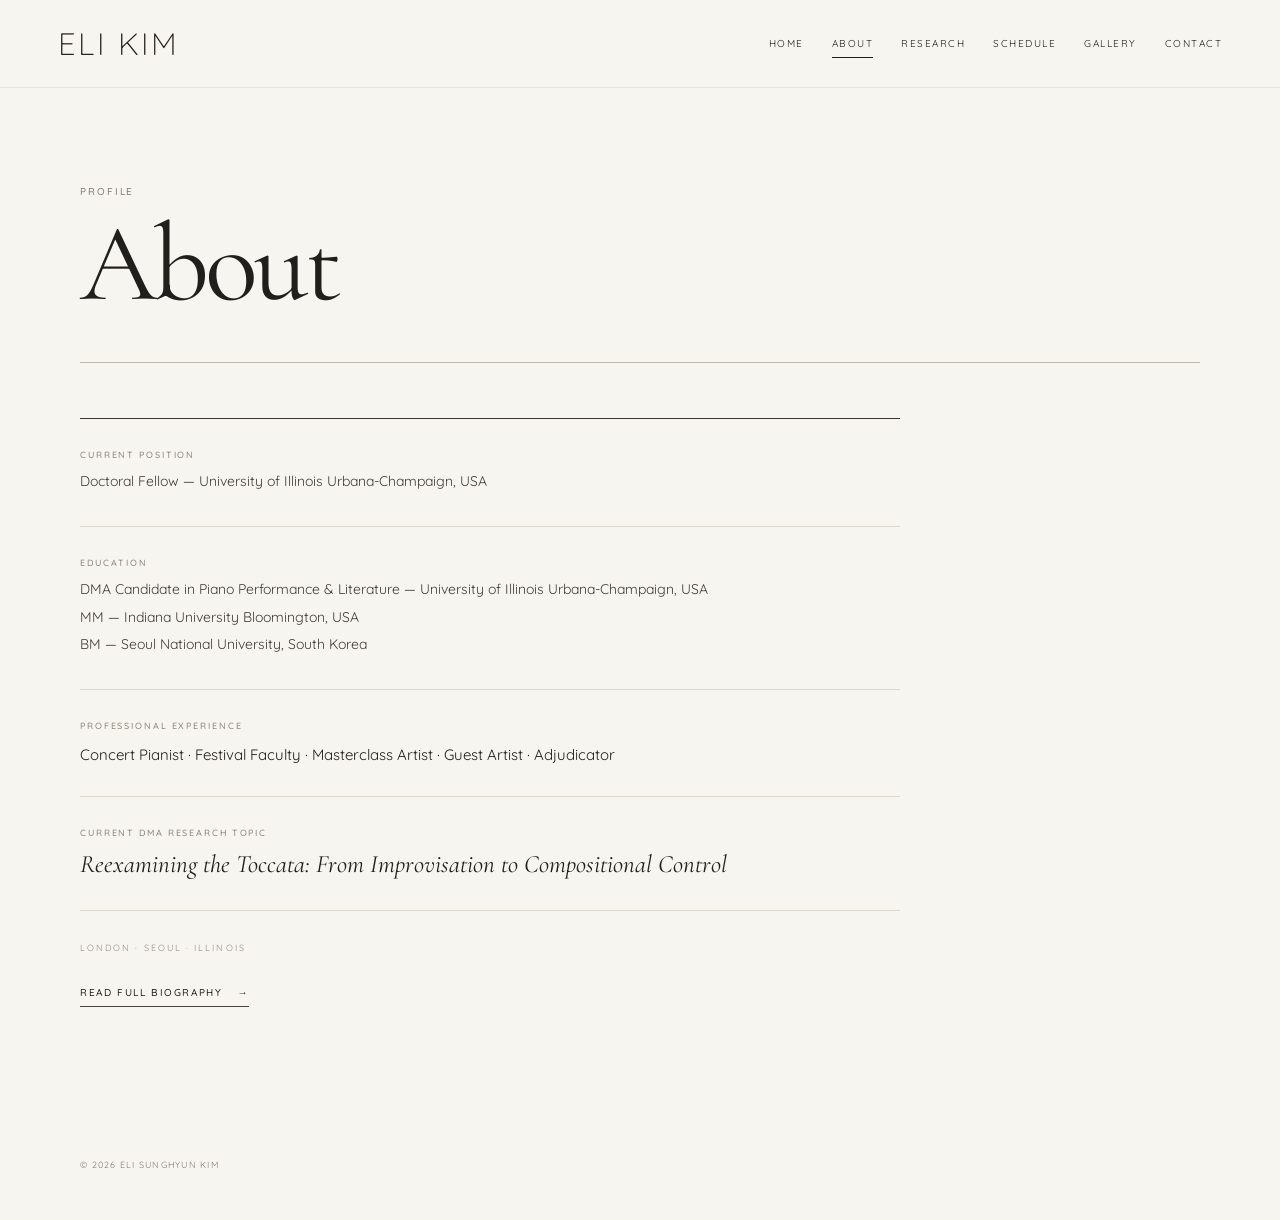
==== commit 0b1f38a4: "Update about.html" ====
--- a/about.html
+++ b/about.html
@@ -17,176 +17,174 @@
 
 <body>
 
-  <header class="site-header">
+<header class="site-header">
+
+  <a
+    class="wordmark"
+    href="index.html"
+  >
+    ELI KIM
+  </a>
+
+
+  <nav class="nav">
+
+    <a href="index.html">
+      HOME
+    </a>
 
     <a
-      class="wordmark"
-      href="index.html"
+      href="about.html"
+      aria-current="page"
     >
-      ELI KIM
+      ABOUT
     </a>
 
+    <a href="research.html">
+      RESEARCH
+    </a>
 
-    <nav class="nav">
+    <a href="schedule.html">
+      SCHEDULE
+    </a>
 
-      <a href="index.html">
-        HOME
-      </a>
+    <a href="gallery.html">
+      GALLERY
+    </a>
 
-      <a
-        href="about.html"
-        aria-current="page"
-      >
-        ABOUT
-      </a>
+    <a href="contact.html">
+      CONTACT
+    </a>
 
-      <a href="research.html">
-        RESEARCH
-      </a>
+  </nav>
 
-      <a href="schedule.html">
-        SCHEDULE
-      </a>
-
-      <a href="gallery.html">
-        GALLERY
-      </a>
-
-      <a href="contact.html">
-        CONTACT
-      </a>
-
-    </nav>
-
-  </header>
+</header>
 
 
 
-  <main class="page-main">
+<main class="page-main">
 
-    <div class="page-container">
+  <div class="page-container">
 
-      <p class="eyebrow">
-        PROFILE
-      </p>
+    <p class="eyebrow">
+      PROFILE
+    </p>
 
 
-      <h1 class="page-title">
-        About
-      </h1>
+    <h1 class="page-title">
+      About
+    </h1>
 
 
-      <div class="page-rule"></div>
+    <div class="page-rule"></div>
 
 
-      <div class="about-content standalone-about">
+    <div class="about-content standalone-about">
 
 
-        <div class="about-block">
+      <div class="about-block">
 
-          <p class="about-category">
-          <!-- CURRENT POSITION -->
+        <p class="about-category">
+          CURRENT POSITION
+        </p>
 
-<div class="about-block">
+        <div class="about-lines">
 
-  <p class="about-category">
-    CURRENT POSITION
-  </p>
-
-  <div class="about-lines">
-
-    <p>
-      Doctoral Fellow —
-      University of Illinois Urbana-Champaign, USA
-    </p>
-
-  </div>
-
-</div>
-
-
-<!-- EDUCATION -->
-
-<div class="about-block">
-
-  <p class="about-category">
-    EDUCATION
-  </p>
-
-  <div class="about-lines">
-
-    <p>
-      DMA Candidate in Piano Performance &amp; Literature —
-      University of Illinois Urbana-Champaign, USA
-    </p>
-
-    <p>
-      MM — Indiana University Bloomington, USA
-    </p>
-
-    <p>
-      BM — Seoul National University, South Korea
-    </p>
-
-  </div>
-
-</div>
-            PROFESSIONAL EXPERIENCE
-          </p>
-
-          <p class="about-highlight">
-            Concert Pianist · Festival Faculty · Masterclass Artist ·
-            Guest Artist · Adjudicator
+          <p>
+            Doctoral Fellow —
+            University of Illinois Urbana-Champaign, USA
           </p>
 
         </div>
 
+      </div>
 
-        <div class="about-block">
 
-          <p class="about-category">
-            CURRENT DMA RESEARCH TOPIC
+      <div class="about-block">
+
+        <p class="about-category">
+          EDUCATION
+        </p>
+
+        <div class="about-lines">
+
+          <p>
+            DMA Candidate in Piano Performance &amp; Literature —
+            University of Illinois Urbana-Champaign, USA
           </p>
 
-          <p class="about-research-title">
+          <p>
+            MM — Indiana University Bloomington, USA
+          </p>
 
-            <em>
-              Reexamining the Toccata:
-              From Improvisation to Compositional Control
-            </em>
-
+          <p>
+            BM — Seoul National University, South Korea
           </p>
 
         </div>
 
+      </div>
 
-        <p class="about-location">
-          LONDON · SEOUL · ILLINOIS
+
+      <div class="about-block">
+
+        <p class="about-category">
+          PROFESSIONAL EXPERIENCE
         </p>
 
-
-        <a
-          class="bio-link"
-          href="biography.html"
-        >
-          READ FULL BIOGRAPHY
-          <span>→</span>
-        </a>
+        <p class="about-highlight">
+          Concert Pianist · Festival Faculty · Masterclass Artist ·
+          Guest Artist · Adjudicator
+        </p>
 
       </div>
 
+
+      <div class="about-block">
+
+        <p class="about-category">
+          CURRENT DMA RESEARCH TOPIC
+        </p>
+
+        <p class="about-research-title">
+
+          <em>
+            Reexamining the Toccata:
+            From Improvisation to Compositional Control
+          </em>
+
+        </p>
+
+      </div>
+
+
+      <p class="about-location">
+        LONDON · SEOUL · ILLINOIS
+      </p>
+
+
+      <a
+        class="bio-link"
+        href="biography.html"
+      >
+        READ FULL BIOGRAPHY
+        <span>→</span>
+      </a>
+
     </div>
 
-  </main>
+  </div>
+
+</main>
 
 
 
-  <footer>
-    © 2026 ELI SUNGHYUN KIM
-  </footer>
+<footer>
+  © 2026 ELI SUNGHYUN KIM
+</footer>
 
 
-  <script src="script.js"></script>
+<script src="script.js"></script>
 
 </body>
 
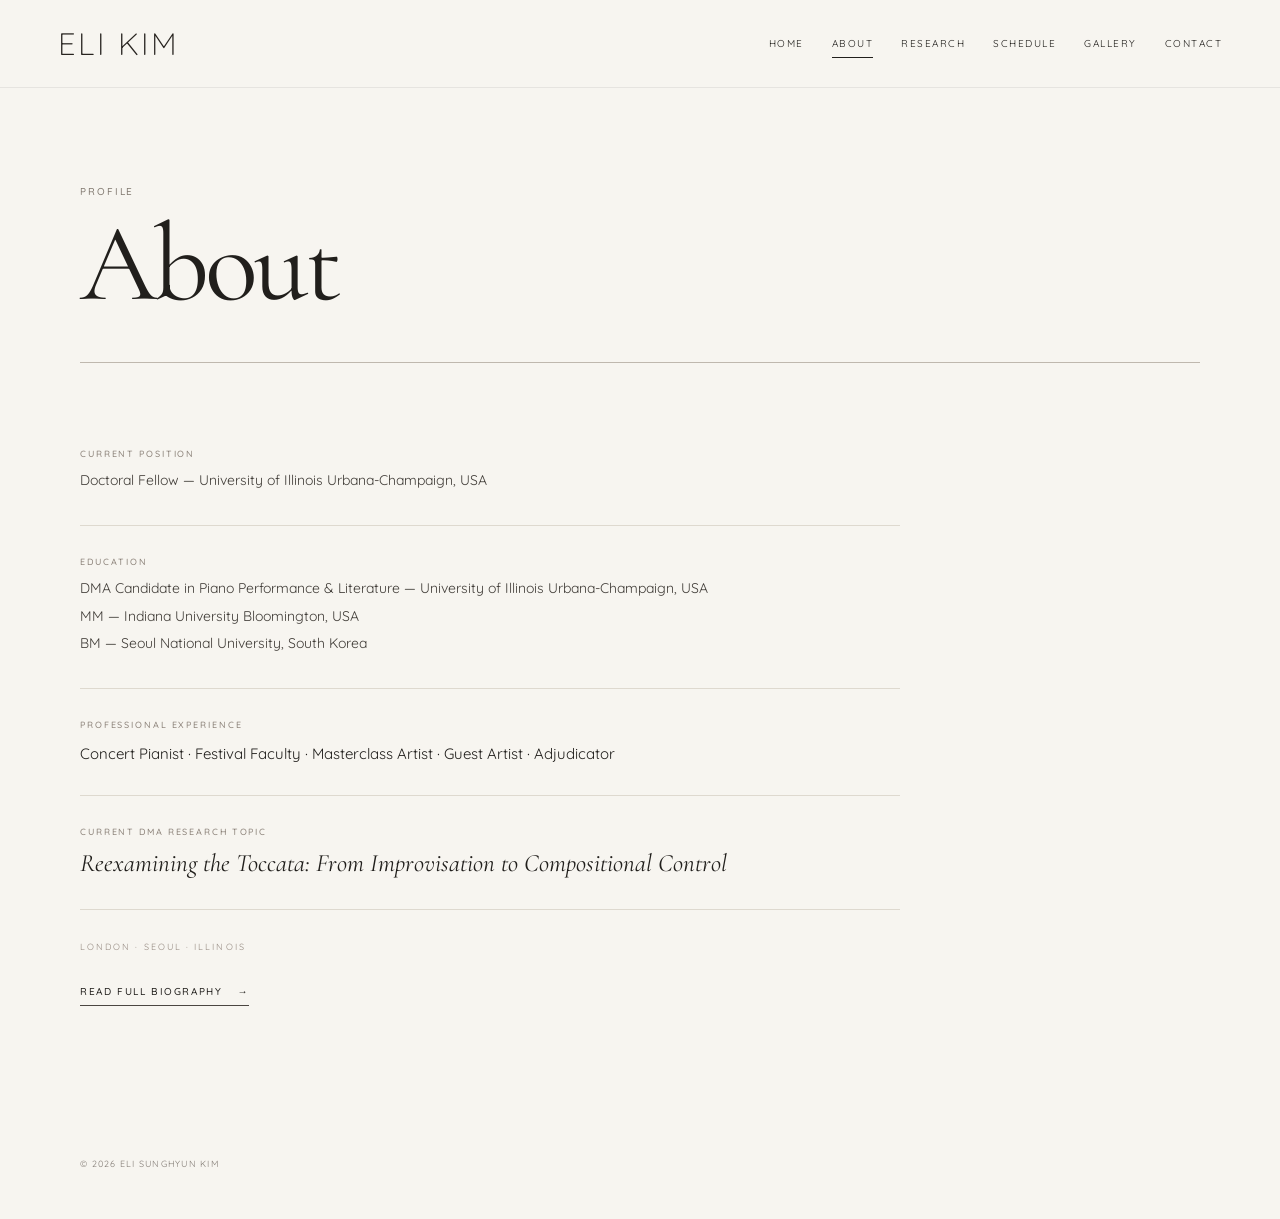
==== commit 8672cc44: "Update about.html" ====
--- a/about.html
+++ b/about.html
@@ -12,179 +12,221 @@
   <title>About | Eli Sunghyun Kim</title>
 
   <link rel="stylesheet" href="style.css">
+
+  <!--
+    ABOUT 독립 페이지에서만
+    가운데 진한 검은 줄 제거
+  -->
+  <style>
+    .standalone-about {
+      border-top: 0;
+    }
+  </style>
+
 </head>
 
 
 <body>
 
-<header class="site-header">
-
-  <a
-    class="wordmark"
-    href="index.html"
-  >
-    ELI KIM
-  </a>
-
-
-  <nav class="nav">
-
-    <a href="index.html">
-      HOME
+  <!-- =====================================
+       HEADER
+  ====================================== -->
+
+  <header class="site-header">
+
+    <a
+      class="wordmark"
+      href="index.html"
+    >
+      ELI KIM
     </a>
 
-    <a
-      href="about.html"
-      aria-current="page"
-    >
-      ABOUT
-    </a>
-
-    <a href="research.html">
-      RESEARCH
-    </a>
-
-    <a href="schedule.html">
-      SCHEDULE
-    </a>
-
-    <a href="gallery.html">
-      GALLERY
-    </a>
-
-    <a href="contact.html">
-      CONTACT
-    </a>
-
-  </nav>
-
-</header>
-
-
-
-<main class="page-main">
-
-  <div class="page-container">
-
-    <p class="eyebrow">
-      PROFILE
-    </p>
-
-
-    <h1 class="page-title">
-      About
-    </h1>
-
-
-    <div class="page-rule"></div>
-
-
-    <div class="about-content standalone-about">
-
-
-      <div class="about-block">
-
-        <p class="about-category">
-          CURRENT POSITION
+
+    <nav class="nav">
+
+      <a href="index.html">
+        HOME
+      </a>
+
+      <a
+        href="about.html"
+        aria-current="page"
+      >
+        ABOUT
+      </a>
+
+      <a href="research.html">
+        RESEARCH
+      </a>
+
+      <a href="schedule.html">
+        SCHEDULE
+      </a>
+
+      <a href="gallery.html">
+        GALLERY
+      </a>
+
+      <a href="contact.html">
+        CONTACT
+      </a>
+
+    </nav>
+
+  </header>
+
+
+
+  <!-- =====================================
+       ABOUT PAGE
+  ====================================== -->
+
+  <main class="page-main">
+
+    <div class="page-container">
+
+      <p class="eyebrow">
+        PROFILE
+      </p>
+
+
+      <h1 class="page-title">
+        About
+      </h1>
+
+
+      <!-- 위쪽 연한 줄은 그대로 유지 -->
+
+      <div class="page-rule"></div>
+
+
+      <div class="about-content standalone-about">
+
+
+        <!-- CURRENT POSITION -->
+
+        <div class="about-block">
+
+          <p class="about-category">
+            CURRENT POSITION
+          </p>
+
+
+          <div class="about-lines">
+
+            <p>
+              Doctoral Fellow —
+              University of Illinois Urbana-Champaign, USA
+            </p>
+
+          </div>
+
+        </div>
+
+
+
+        <!-- EDUCATION -->
+
+        <div class="about-block">
+
+          <p class="about-category">
+            EDUCATION
+          </p>
+
+
+          <div class="about-lines">
+
+            <p>
+              DMA Candidate in Piano Performance &amp; Literature —
+              University of Illinois Urbana-Champaign, USA
+            </p>
+
+            <p>
+              MM — Indiana University Bloomington, USA
+            </p>
+
+            <p>
+              BM — Seoul National University, South Korea
+            </p>
+
+          </div>
+
+        </div>
+
+
+
+        <!-- PROFESSIONAL EXPERIENCE -->
+
+        <div class="about-block">
+
+          <p class="about-category">
+            PROFESSIONAL EXPERIENCE
+          </p>
+
+
+          <p class="about-highlight">
+            Concert Pianist · Festival Faculty · Masterclass Artist ·
+            Guest Artist · Adjudicator
+          </p>
+
+        </div>
+
+
+
+        <!-- RESEARCH -->
+
+        <div class="about-block">
+
+          <p class="about-category">
+            CURRENT DMA RESEARCH TOPIC
+          </p>
+
+
+          <p class="about-research-title">
+
+            <em>
+              Reexamining the Toccata:
+              From Improvisation to Compositional Control
+            </em>
+
+          </p>
+
+        </div>
+
+
+
+        <p class="about-location">
+          LONDON · SEOUL · ILLINOIS
         </p>
 
-        <div class="about-lines">
-
-          <p>
-            Doctoral Fellow —
-            University of Illinois Urbana-Champaign, USA
-          </p>
-
-        </div>
+
+
+        <a
+          class="bio-link"
+          href="biography.html"
+        >
+          READ FULL BIOGRAPHY
+          <span>→</span>
+        </a>
 
       </div>
 
-
-      <div class="about-block">
-
-        <p class="about-category">
-          EDUCATION
-        </p>
-
-        <div class="about-lines">
-
-          <p>
-            DMA Candidate in Piano Performance &amp; Literature —
-            University of Illinois Urbana-Champaign, USA
-          </p>
-
-          <p>
-            MM — Indiana University Bloomington, USA
-          </p>
-
-          <p>
-            BM — Seoul National University, South Korea
-          </p>
-
-        </div>
-
-      </div>
-
-
-      <div class="about-block">
-
-        <p class="about-category">
-          PROFESSIONAL EXPERIENCE
-        </p>
-
-        <p class="about-highlight">
-          Concert Pianist · Festival Faculty · Masterclass Artist ·
-          Guest Artist · Adjudicator
-        </p>
-
-      </div>
-
-
-      <div class="about-block">
-
-        <p class="about-category">
-          CURRENT DMA RESEARCH TOPIC
-        </p>
-
-        <p class="about-research-title">
-
-          <em>
-            Reexamining the Toccata:
-            From Improvisation to Compositional Control
-          </em>
-
-        </p>
-
-      </div>
-
-
-      <p class="about-location">
-        LONDON · SEOUL · ILLINOIS
-      </p>
-
-
-      <a
-        class="bio-link"
-        href="biography.html"
-      >
-        READ FULL BIOGRAPHY
-        <span>→</span>
-      </a>
-
     </div>
 
-  </div>
-
-</main>
-
-
-
-<footer>
-  © 2026 ELI SUNGHYUN KIM
-</footer>
-
-
-<script src="script.js"></script>
+  </main>
+
+
+
+  <!-- =====================================
+       FOOTER
+  ====================================== -->
+
+  <footer>
+    © 2026 ELI SUNGHYUN KIM
+  </footer>
+
+
+  <script src="script.js"></script>
 
 </body>
 
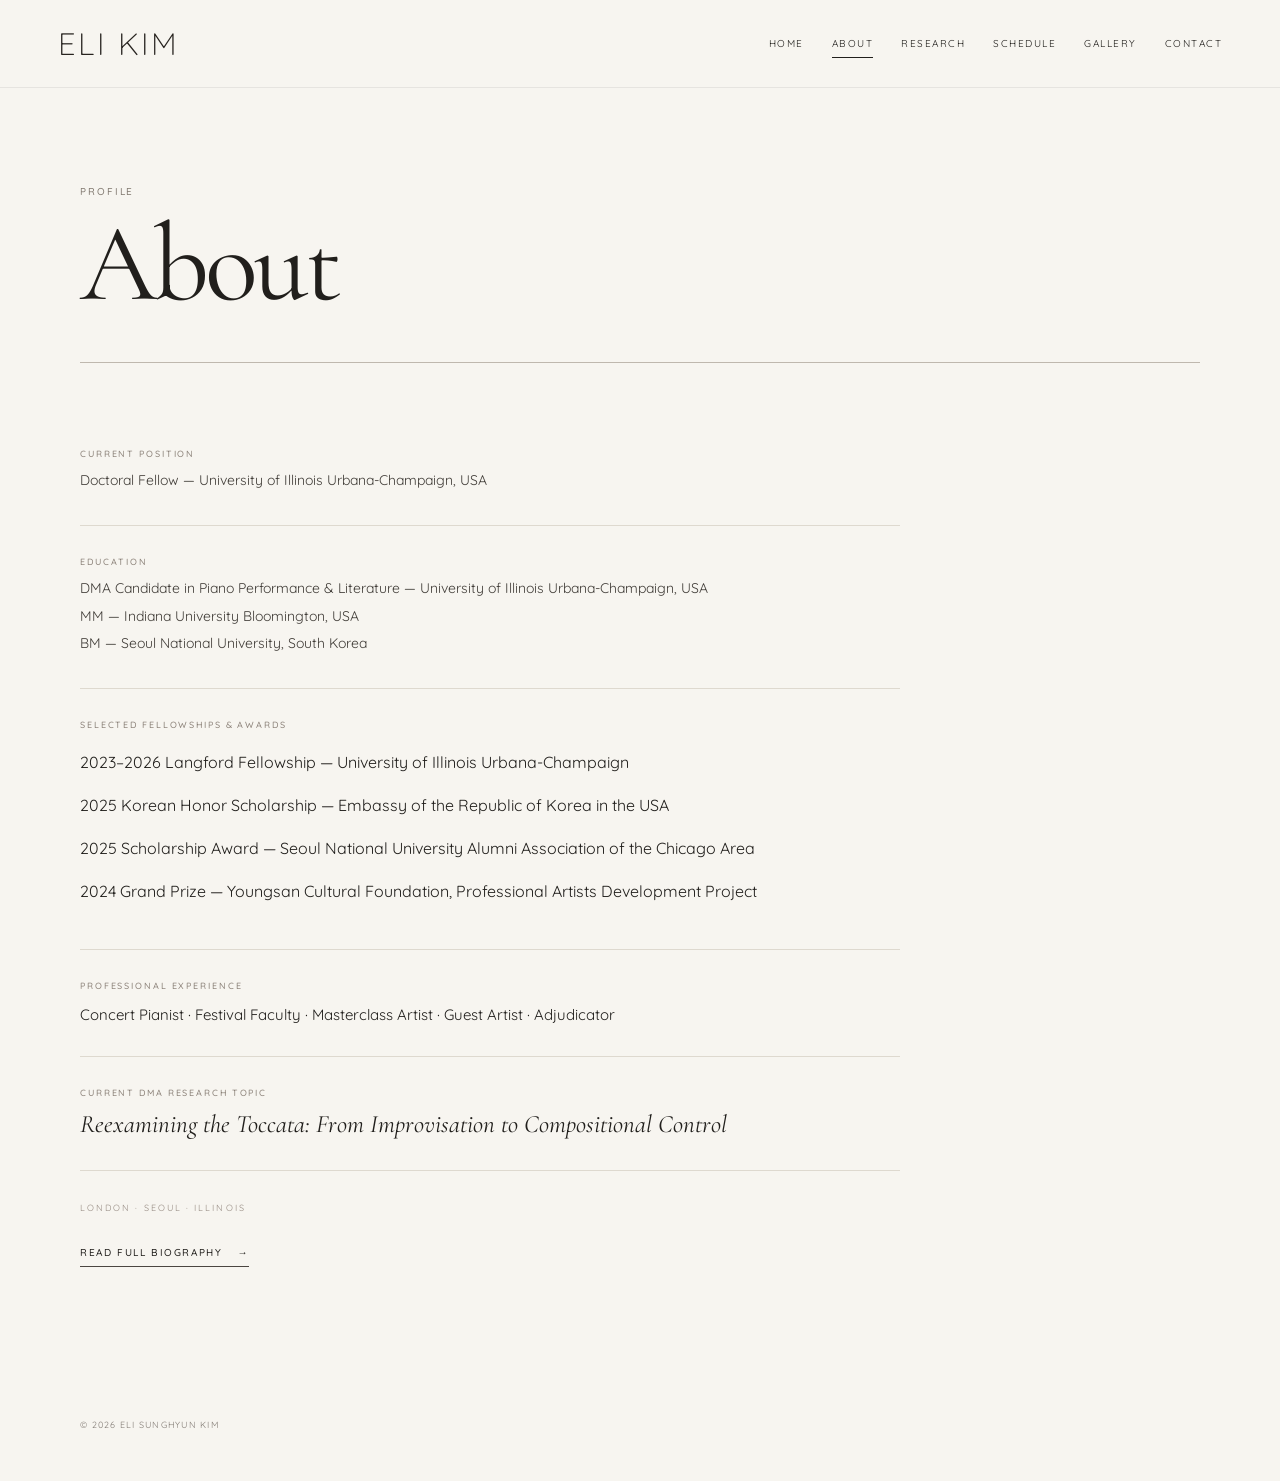
==== commit 86ab8810: "Update about.html" ====
--- a/about.html
+++ b/about.html
@@ -13,14 +13,18 @@
 
   <link rel="stylesheet" href="style.css">
 
-  <!--
-    ABOUT 독립 페이지에서만
-    가운데 진한 검은 줄 제거
-  -->
+
   <style>
+
+    /*
+      About 독립 페이지의
+      두 번째 진한 줄 제거
+    */
+
     .standalone-about {
       border-top: 0;
     }
+
   </style>
 
 </head>
@@ -28,205 +32,251 @@
 
 <body>
 
-  <!-- =====================================
-       HEADER
-  ====================================== -->
-
-  <header class="site-header">
+<header class="site-header">
+
+  <a
+    class="wordmark"
+    href="index.html"
+  >
+    ELI KIM
+  </a>
+
+
+  <nav class="nav">
+
+    <a href="index.html">
+      HOME
+    </a>
 
     <a
-      class="wordmark"
-      href="index.html"
+      href="about.html"
+      aria-current="page"
     >
-      ELI KIM
-    </a>
-
-
-    <nav class="nav">
-
-      <a href="index.html">
-        HOME
+      ABOUT
+    </a>
+
+    <a href="research.html">
+      RESEARCH
+    </a>
+
+    <a href="schedule.html">
+      SCHEDULE
+    </a>
+
+    <a href="gallery.html">
+      GALLERY
+    </a>
+
+    <a href="contact.html">
+      CONTACT
+    </a>
+
+  </nav>
+
+</header>
+
+
+
+<main class="page-main">
+
+  <div class="page-container">
+
+    <p class="eyebrow">
+      PROFILE
+    </p>
+
+
+    <h1 class="page-title">
+      About
+    </h1>
+
+
+    <div class="page-rule"></div>
+
+
+    <div class="about-content standalone-about">
+
+
+      <!-- CURRENT POSITION -->
+
+      <div class="about-block">
+
+        <p class="about-category">
+          CURRENT POSITION
+        </p>
+
+        <div class="about-lines">
+
+          <p>
+            Doctoral Fellow —
+            University of Illinois Urbana-Champaign, USA
+          </p>
+
+        </div>
+
+      </div>
+
+
+
+      <!-- EDUCATION -->
+
+      <div class="about-block">
+
+        <p class="about-category">
+          EDUCATION
+        </p>
+
+        <div class="about-lines">
+
+          <p>
+            DMA Candidate in Piano Performance &amp; Literature —
+            University of Illinois Urbana-Champaign, USA
+          </p>
+
+          <p>
+            MM — Indiana University Bloomington, USA
+          </p>
+
+          <p>
+            BM — Seoul National University, South Korea
+          </p>
+
+        </div>
+
+      </div>
+
+
+
+      <!-- FELLOWSHIPS & AWARDS -->
+
+      <div class="about-block">
+
+        <p class="about-category">
+          SELECTED FELLOWSHIPS &amp; AWARDS
+        </p>
+
+
+        <div class="about-awards">
+
+          <p>
+            <span class="award-year">
+              2023–2026
+            </span>
+
+            <span>
+              Langford Fellowship —
+              University of Illinois Urbana-Champaign
+            </span>
+          </p>
+
+
+          <p>
+            <span class="award-year">
+              2025
+            </span>
+
+            <span>
+              Korean Honor Scholarship —
+              Embassy of the Republic of Korea in the USA
+            </span>
+          </p>
+
+
+          <p>
+            <span class="award-year">
+              2025
+            </span>
+
+            <span>
+              Scholarship Award —
+              Seoul National University Alumni Association
+              of the Chicago Area
+            </span>
+          </p>
+
+
+          <p>
+            <span class="award-year">
+              2024
+            </span>
+
+            <span>
+              Grand Prize —
+              Youngsan Cultural Foundation,
+              Professional Artists Development Project
+            </span>
+          </p>
+
+        </div>
+
+      </div>
+
+
+
+      <!-- PROFESSIONAL EXPERIENCE -->
+
+      <div class="about-block">
+
+        <p class="about-category">
+          PROFESSIONAL EXPERIENCE
+        </p>
+
+        <p class="about-highlight">
+          Concert Pianist · Festival Faculty · Masterclass Artist ·
+          Guest Artist · Adjudicator
+        </p>
+
+      </div>
+
+
+
+      <!-- RESEARCH -->
+
+      <div class="about-block">
+
+        <p class="about-category">
+          CURRENT DMA RESEARCH TOPIC
+        </p>
+
+        <p class="about-research-title">
+
+          <em>
+            Reexamining the Toccata:
+            From Improvisation to Compositional Control
+          </em>
+
+        </p>
+
+      </div>
+
+
+      <p class="about-location">
+        LONDON · SEOUL · ILLINOIS
+      </p>
+
+
+      <a
+        class="bio-link"
+        href="biography.html"
+      >
+        READ FULL BIOGRAPHY
+        <span>→</span>
       </a>
 
-      <a
-        href="about.html"
-        aria-current="page"
-      >
-        ABOUT
-      </a>
-
-      <a href="research.html">
-        RESEARCH
-      </a>
-
-      <a href="schedule.html">
-        SCHEDULE
-      </a>
-
-      <a href="gallery.html">
-        GALLERY
-      </a>
-
-      <a href="contact.html">
-        CONTACT
-      </a>
-
-    </nav>
-
-  </header>
-
-
-
-  <!-- =====================================
-       ABOUT PAGE
-  ====================================== -->
-
-  <main class="page-main">
-
-    <div class="page-container">
-
-      <p class="eyebrow">
-        PROFILE
-      </p>
-
-
-      <h1 class="page-title">
-        About
-      </h1>
-
-
-      <!-- 위쪽 연한 줄은 그대로 유지 -->
-
-      <div class="page-rule"></div>
-
-
-      <div class="about-content standalone-about">
-
-
-        <!-- CURRENT POSITION -->
-
-        <div class="about-block">
-
-          <p class="about-category">
-            CURRENT POSITION
-          </p>
-
-
-          <div class="about-lines">
-
-            <p>
-              Doctoral Fellow —
-              University of Illinois Urbana-Champaign, USA
-            </p>
-
-          </div>
-
-        </div>
-
-
-
-        <!-- EDUCATION -->
-
-        <div class="about-block">
-
-          <p class="about-category">
-            EDUCATION
-          </p>
-
-
-          <div class="about-lines">
-
-            <p>
-              DMA Candidate in Piano Performance &amp; Literature —
-              University of Illinois Urbana-Champaign, USA
-            </p>
-
-            <p>
-              MM — Indiana University Bloomington, USA
-            </p>
-
-            <p>
-              BM — Seoul National University, South Korea
-            </p>
-
-          </div>
-
-        </div>
-
-
-
-        <!-- PROFESSIONAL EXPERIENCE -->
-
-        <div class="about-block">
-
-          <p class="about-category">
-            PROFESSIONAL EXPERIENCE
-          </p>
-
-
-          <p class="about-highlight">
-            Concert Pianist · Festival Faculty · Masterclass Artist ·
-            Guest Artist · Adjudicator
-          </p>
-
-        </div>
-
-
-
-        <!-- RESEARCH -->
-
-        <div class="about-block">
-
-          <p class="about-category">
-            CURRENT DMA RESEARCH TOPIC
-          </p>
-
-
-          <p class="about-research-title">
-
-            <em>
-              Reexamining the Toccata:
-              From Improvisation to Compositional Control
-            </em>
-
-          </p>
-
-        </div>
-
-
-
-        <p class="about-location">
-          LONDON · SEOUL · ILLINOIS
-        </p>
-
-
-
-        <a
-          class="bio-link"
-          href="biography.html"
-        >
-          READ FULL BIOGRAPHY
-          <span>→</span>
-        </a>
-
-      </div>
-
     </div>
 
-  </main>
-
-
-
-  <!-- =====================================
-       FOOTER
-  ====================================== -->
-
-  <footer>
-    © 2026 ELI SUNGHYUN KIM
-  </footer>
-
-
-  <script src="script.js"></script>
+  </div>
+
+</main>
+
+
+
+<footer>
+  © 2026 ELI SUNGHYUN KIM
+</footer>
+
+
+<script src="script.js"></script>
 
 </body>
 
--- a/style.css
+++ b/style.css
@@ -1415,3 +1415,372 @@
   }
 
 }
+
+/* ========================================
+   FINAL TWEAKS
+   COMPACT PAST PERFORMANCES
+======================================== */
+
+/*
+  Upcoming은 기존 크기 그대로.
+  Past Performances만 더 작고 간결하게.
+*/
+
+#past-list .event {
+  grid-template-columns: 135px 1fr;
+
+  gap: 24px;
+
+  padding: 17px 0;
+}
+
+
+#past-list .date {
+  padding-top: 3px;
+
+  font-size: 9px;
+
+  letter-spacing: 0.12em;
+
+  color: #777069;
+}
+
+
+#past-list .event h3 {
+  margin: 0 0 2px;
+
+  font-size: 21px;
+
+  line-height: 1.2;
+}
+
+
+#past-list .event p {
+  margin: 0;
+
+  font-size: 11px;
+
+  line-height: 1.6;
+
+  color: #777069;
+}
+
+
+
+/* ========================================
+   CONTACT COPY
+======================================== */
+
+/*
+  HOME의 Contact 문장
+*/
+
+.contact-copy {
+  max-width: 650px;
+
+  margin: 24px 0 30px;
+
+  font-family: "Quicksand", sans-serif;
+
+  font-size: 13px;
+
+  font-weight: 400;
+
+  line-height: 1.8;
+
+  letter-spacing: 0.01em;
+
+  color: #5f5953;
+}
+
+
+/*
+  CONTACT 독립 페이지의 문장
+*/
+
+.contact-large > p {
+  max-width: 680px;
+
+  margin: 0 0 38px;
+
+  font-family: "Quicksand", sans-serif;
+
+  font-size: 14px;
+
+  font-weight: 400;
+
+  line-height: 1.9;
+
+  letter-spacing: 0.01em;
+
+  color: #5f5953;
+}
+
+
+
+/* ========================================
+   MOBILE
+======================================== */
+
+@media (max-width: 760px) {
+
+  #past-list .event {
+    grid-template-columns: 1fr;
+
+    gap: 2px;
+
+    padding: 15px 0;
+  }
+
+
+  #past-list .event h3 {
+    font-size: 20px;
+  }
+
+
+  #past-list .event p {
+    font-size: 10px;
+  }
+
+
+  .contact-copy,
+  .contact-large > p {
+    font-size: 12px;
+
+    line-height: 1.8;
+  }
+
+}
+/* ========================================
+   FINAL WEBSITE TWEAKS
+======================================== */
+
+
+/* ========================================
+   SCHEDULE — DATE + TIME
+======================================== */
+
+/*
+  시간이 추가됐으므로
+  날짜 칸을 조금 넓게.
+*/
+
+.event {
+  grid-template-columns:
+    210px 1fr;
+}
+
+
+
+/* ========================================
+   PAST PERFORMANCES — COMPACT
+======================================== */
+
+#past-list .event {
+  grid-template-columns:
+    175px 1fr;
+
+  gap: 22px;
+
+  padding:
+    16px 0;
+}
+
+
+#past-list .date {
+  padding-top: 2px;
+
+  font-size: 9px;
+
+  letter-spacing: 0.08em;
+
+  color: #777069;
+}
+
+
+#past-list .event h3 {
+  margin:
+    0
+    0
+    1px;
+
+  font-size: 21px;
+
+  line-height: 1.25;
+}
+
+
+#past-list .event p {
+  margin: 0;
+
+  font-size: 11px;
+
+  line-height: 1.6;
+
+  color: #777069;
+}
+
+
+
+/* ========================================
+   GALLERY WITH CAPTIONS
+======================================== */
+
+.gallery-item {
+  overflow: visible;
+
+  aspect-ratio: auto;
+
+  background: transparent;
+}
+
+
+.gallery-image-frame {
+  width: 100%;
+
+  overflow: hidden;
+
+  aspect-ratio: 4 / 5;
+
+  background: #e9e5de;
+}
+
+
+.gallery-image-frame img {
+  display: block;
+
+  width: 100%;
+
+  height: 100%;
+
+  object-fit: cover;
+}
+
+
+.gallery-caption {
+  margin:
+    9px
+    0
+    2px;
+
+  font-family:
+    "Quicksand",
+    sans-serif;
+
+  font-size: 9px;
+
+  font-weight: 400;
+
+  line-height: 1.5;
+
+  letter-spacing: 0.11em;
+
+  text-transform: uppercase;
+
+  color: #8b847d;
+}
+
+
+
+/* ========================================
+   CONTACT — SMALLER QUICKSAND TEXT
+======================================== */
+
+.contact-copy {
+  max-width: 650px;
+
+  margin:
+    24px 0
+    30px;
+
+  font-family:
+    "Quicksand",
+    sans-serif;
+
+  font-size: 13px;
+
+  font-weight: 400;
+
+  line-height: 1.8;
+
+  letter-spacing: 0.01em;
+
+  color: #5f5953;
+}
+
+
+/*
+  Contact 독립 페이지
+*/
+
+.contact-large > p {
+  max-width: 680px;
+
+  margin:
+    0
+    0
+    38px;
+
+  font-family:
+    "Quicksand",
+    sans-serif;
+
+  font-size: 13px;
+
+  font-weight: 400;
+
+  line-height: 1.9;
+
+  letter-spacing: 0.01em;
+
+  color: #5f5953;
+}
+
+
+
+/* ========================================
+   MOBILE
+======================================== */
+
+@media (max-width: 760px) {
+
+  .event,
+  #past-list .event {
+    grid-template-columns:
+      1fr;
+  }
+
+
+  #past-list .event {
+    gap: 2px;
+
+    padding:
+      15px 0;
+  }
+
+
+  #past-list .event h3 {
+    font-size: 20px;
+  }
+
+
+  #past-list .event p {
+    font-size: 10px;
+  }
+
+
+  .gallery-caption {
+    margin-top: 7px;
+
+    font-size: 8px;
+  }
+
+
+  .contact-copy,
+  .contact-large > p {
+    font-size: 12px;
+
+    line-height: 1.8;
+  }
+
+}
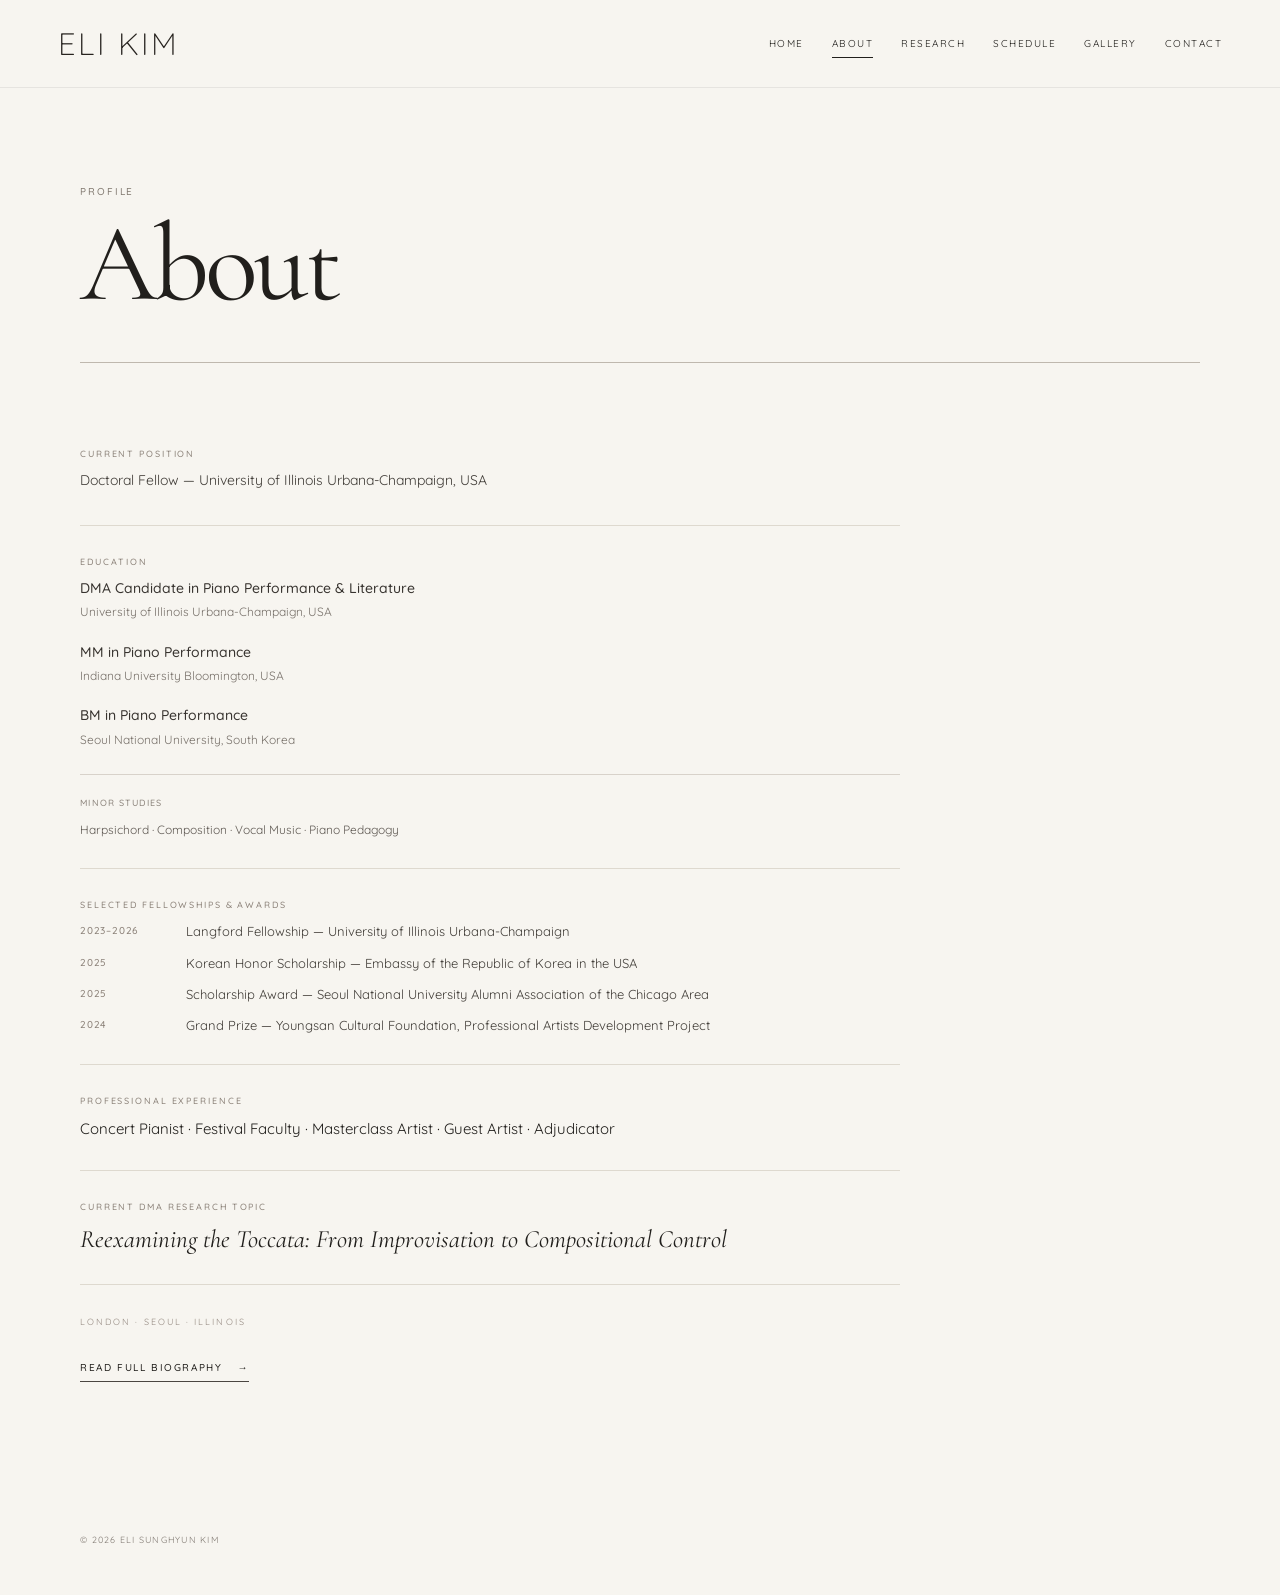
==== commit 7c87d2b6: "Update about.html" ====
--- a/about.html
+++ b/about.html
@@ -9,6 +9,11 @@
     content="width=device-width, initial-scale=1.0"
   >
 
+  <meta
+    name="description"
+    content="About pianist and researcher Eli Sunghyun Kim."
+  >
+
   <title>About | Eli Sunghyun Kim</title>
 
   <link rel="stylesheet" href="style.css">
@@ -16,13 +21,99 @@
 
   <style>
 
-    /*
-      About 독립 페이지의
-      두 번째 진한 줄 제거
-    */
+    /* Standalone About page:
+       remove the extra dark line */
 
     .standalone-about {
       border-top: 0;
+    }
+
+
+    /* ========================================
+       EDUCATION
+    ======================================== */
+
+    .education-list {
+      display: flex;
+      flex-direction: column;
+      gap: 18px;
+    }
+
+
+    .education-entry {
+      margin: 0;
+    }
+
+
+    .education-degree {
+      margin: 0 0 3px;
+
+      font-family: "Quicksand", sans-serif;
+      font-size: 14px;
+      font-weight: 500;
+      line-height: 1.6;
+
+      color: #37332f;
+    }
+
+
+    .education-school {
+      margin: 0;
+
+      font-family: "Quicksand", sans-serif;
+      font-size: 12px;
+      font-weight: 400;
+      line-height: 1.7;
+
+      color: #777069;
+    }
+
+
+    .minor-studies {
+      margin-top: 24px;
+      padding-top: 20px;
+
+      border-top: 1px solid #d8d2ca;
+    }
+
+
+    .minor-studies-label {
+      margin: 0 0 8px;
+
+      font-family: "Quicksand", sans-serif;
+      font-size: 9px;
+      font-weight: 500;
+
+      letter-spacing: 0.14em;
+
+      color: #8b837b;
+    }
+
+
+    .minor-studies-text {
+      margin: 0;
+
+      font-family: "Quicksand", sans-serif;
+      font-size: 12px;
+      font-weight: 400;
+      line-height: 1.8;
+
+      color: #5f5953;
+    }
+
+
+    @media (max-width: 760px) {
+
+      .education-degree {
+        font-size: 13px;
+      }
+
+
+      .education-school,
+      .minor-studies-text {
+        font-size: 11px;
+      }
+
     }
 
   </style>
@@ -94,16 +185,20 @@
     <div class="page-rule"></div>
 
 
+
     <div class="about-content standalone-about">
 
 
-      <!-- CURRENT POSITION -->
+      <!-- =====================================
+           CURRENT POSITION
+      ====================================== -->
 
       <div class="about-block">
 
         <p class="about-category">
           CURRENT POSITION
         </p>
+
 
         <div class="about-lines">
 
@@ -118,7 +213,9 @@
 
 
 
-      <!-- EDUCATION -->
+      <!-- =====================================
+           EDUCATION
+      ====================================== -->
 
       <div class="about-block">
 
@@ -126,28 +223,69 @@
           EDUCATION
         </p>
 
-        <div class="about-lines">
-
-          <p>
-            DMA Candidate in Piano Performance &amp; Literature —
-            University of Illinois Urbana-Champaign, USA
-          </p>
-
-          <p>
-            MM — Indiana University Bloomington, USA
-          </p>
-
-          <p>
-            BM — Seoul National University, South Korea
-          </p>
+
+        <div class="education-list">
+
+          <div class="education-entry">
+
+            <p class="education-degree">
+              DMA Candidate in Piano Performance &amp; Literature
+            </p>
+
+            <p class="education-school">
+              University of Illinois Urbana-Champaign, USA
+            </p>
+
+          </div>
+
+
+          <div class="education-entry">
+
+            <p class="education-degree">
+              MM in Piano Performance
+            </p>
+
+            <p class="education-school">
+              Indiana University Bloomington, USA
+            </p>
+
+          </div>
+
+
+          <div class="education-entry">
+
+            <p class="education-degree">
+              BM in Piano Performance
+            </p>
+
+            <p class="education-school">
+              Seoul National University, South Korea
+            </p>
+
+          </div>
 
         </div>
 
+
+        <div class="minor-studies">
+
+          <p class="minor-studies-label">
+            MINOR STUDIES
+          </p>
+
+          <p class="minor-studies-text">
+            Harpsichord · Composition · Vocal Music · Piano Pedagogy
+          </p>
+
+        </div>
+
       </div>
 
 
 
-      <!-- FELLOWSHIPS & AWARDS -->
+      <!-- =====================================
+           FELLOWSHIPS & AWARDS
+      ====================================== -->
 
       <div class="about-block">
 
@@ -159,6 +297,7 @@
         <div class="about-awards">
 
           <p>
+
             <span class="award-year">
               2023–2026
             </span>
@@ -167,10 +306,12 @@
               Langford Fellowship —
               University of Illinois Urbana-Champaign
             </span>
+
           </p>
 
 
           <p>
+
             <span class="award-year">
               2025
             </span>
@@ -179,10 +320,12 @@
               Korean Honor Scholarship —
               Embassy of the Republic of Korea in the USA
             </span>
+
           </p>
 
 
           <p>
+
             <span class="award-year">
               2025
             </span>
@@ -192,10 +335,12 @@
               Seoul National University Alumni Association
               of the Chicago Area
             </span>
+
           </p>
 
 
           <p>
+
             <span class="award-year">
               2024
             </span>
@@ -205,6 +350,7 @@
               Youngsan Cultural Foundation,
               Professional Artists Development Project
             </span>
+
           </p>
 
         </div>
@@ -213,13 +359,16 @@
 
 
 
-      <!-- PROFESSIONAL EXPERIENCE -->
+      <!-- =====================================
+           PROFESSIONAL EXPERIENCE
+      ====================================== -->
 
       <div class="about-block">
 
         <p class="about-category">
           PROFESSIONAL EXPERIENCE
         </p>
+
 
         <p class="about-highlight">
           Concert Pianist · Festival Faculty · Masterclass Artist ·
@@ -230,13 +379,16 @@
 
 
 
-      <!-- RESEARCH -->
+      <!-- =====================================
+           RESEARCH
+      ====================================== -->
 
       <div class="about-block">
 
         <p class="about-category">
           CURRENT DMA RESEARCH TOPIC
         </p>
+
 
         <p class="about-research-title">
 
@@ -248,6 +400,7 @@
         </p>
 
       </div>
+
 
 
       <p class="about-location">
--- a/style.css
+++ b/style.css
@@ -1784,3 +1784,604 @@
   }
 
 }
+/* ========================================
+   FINAL HERO + ABOUT TWEAKS
+======================================== */
+
+
+/* ========================================
+   HERO — PIANIST / RESEARCHER
+======================================== */
+
+.hero-role {
+  margin-bottom: 15px;
+
+  font-size: 13px;
+
+  font-weight: 500;
+
+  letter-spacing: 0.16em;
+
+  color: #4f4943;
+}
+
+
+
+/* ========================================
+   HERO — WORKING BETWEEN
+======================================== */
+
+.hero-locations {
+  margin:
+    34px
+    0
+    0;
+
+  font-size: 10px;
+
+  font-weight: 500;
+
+  line-height: 1.7;
+
+  letter-spacing: 0.12em;
+
+  color: #6f675f;
+}
+
+
+
+/* ========================================
+   HERO — CONTACT
+======================================== */
+
+.hero-contact {
+  display: inline-block;
+
+  margin-top: 14px;
+
+  padding-bottom: 4px;
+
+  border-bottom:
+    1px solid rgba(70, 64, 58, 0.5);
+
+  font-family:
+    "Quicksand",
+    sans-serif;
+
+  font-size: 11px;
+
+  font-weight: 500;
+
+  line-height: 1.6;
+
+  letter-spacing: 0.09em;
+
+  text-decoration: none;
+
+  color: #5f5851;
+
+  transition:
+    color 0.3s ease,
+    border-color 0.3s ease,
+    opacity 0.3s ease;
+}
+
+
+.hero-contact:hover {
+  color: #2f2b27;
+
+  border-color: #2f2b27;
+
+  opacity: 0.8;
+}
+
+
+/* ========================================
+   MOBILE — HERO CONTACT
+======================================== */
+
+@media (max-width: 760px) {
+
+  .hero-contact {
+    margin-top: 12px;
+
+    font-size: 10px;
+
+    letter-spacing: 0.07em;
+  }
+
+}
+
+
+/* ========================================
+   ABOUT — FELLOWSHIPS & AWARDS
+======================================== */
+
+.about-awards {
+  display: flex;
+
+  flex-direction: column;
+
+  gap: 9px;
+}
+
+
+.about-awards p {
+  display: grid;
+
+  grid-template-columns:
+    88px 1fr;
+
+  gap: 18px;
+
+  margin: 0;
+
+  font-size: 13px;
+
+  line-height: 1.7;
+
+  color: #413d38;
+}
+
+
+.award-year {
+  padding-top: 2px;
+
+  font-size: 10px;
+
+  font-weight: 500;
+
+  letter-spacing: 0.08em;
+
+  color: #8b8178;
+}
+
+
+
+/* ========================================
+   MOBILE
+======================================== */
+
+@media (max-width: 760px) {
+
+  .hero-role {
+    font-size: 12px;
+  }
+
+
+  .hero-locations {
+    margin-top: 28px;
+
+    font-size: 9px;
+
+    line-height: 1.8;
+
+    letter-spacing: 0.08em;
+  }
+
+
+  .hero-contact {
+    margin-top: 11px;
+
+    font-size: 11px;
+
+    letter-spacing: 0.07em;
+  }
+
+
+  .about-awards p {
+    grid-template-columns: 1fr;
+
+    gap: 1px;
+  }
+
+
+  .award-year {
+    margin-bottom: 1px;
+  }
+
+}
+/* ========================================
+   HOME — UPDATED ARTIST / RESEARCH PROFILE
+======================================== */
+
+
+/* Piano Performance & Literature emphasis */
+
+.hero-major {
+  font-weight: 500;
+  color: #37332f;
+}
+
+
+/* Main keywords spacing */
+
+.hero-main-keywords {
+  margin-top: 30px;
+}
+
+
+/* ========================================
+   CURRENT ARTISTIC PROJECTS
+======================================== */
+
+.projects-section {
+  background: #f7f5f0;
+}
+
+
+.projects-grid {
+  display: grid;
+
+  grid-template-columns:
+    repeat(3, 1fr);
+
+  gap: 0;
+
+  margin-top: 46px;
+
+  border-top:
+    1px solid #bfb8ae;
+
+  border-bottom:
+    1px solid #bfb8ae;
+}
+
+
+.project-card {
+  padding:
+    34px
+    38px
+    38px;
+
+  border-right:
+    1px solid #d2ccc3;
+}
+
+
+.project-card:last-child {
+  border-right: 0;
+}
+
+
+.project-number {
+  margin:
+    0
+    0
+    30px;
+
+  font-family:
+    "Quicksand",
+    sans-serif;
+
+  font-size: 9px;
+
+  font-weight: 500;
+
+  letter-spacing: 0.15em;
+
+  color: #938b82;
+}
+
+
+.project-card h3 {
+  margin:
+    0
+    0
+    20px;
+
+  font-family:
+    "Cormorant Garamond",
+    serif;
+
+  font-size: 30px;
+
+  font-weight: 400;
+
+  line-height: 1.08;
+
+  color: #282521;
+}
+
+
+.project-card > p:last-child {
+  max-width: 330px;
+
+  margin: 0;
+
+  font-family:
+    "Quicksand",
+    sans-serif;
+
+  font-size: 12px;
+
+  font-weight: 400;
+
+  line-height: 1.85;
+
+  color: #6e675f;
+}
+
+
+
+/* ========================================
+   MOBILE — PROJECTS
+======================================== */
+
+@media (max-width: 760px) {
+
+  .hero-main-keywords {
+    margin-top: 27px;
+  }
+
+
+  .projects-grid {
+    grid-template-columns: 1fr;
+
+    margin-top: 34px;
+  }
+
+
+  .project-card {
+    padding:
+      28px
+      0
+      30px;
+
+    border-right: 0;
+
+    border-bottom:
+      1px solid #d2ccc3;
+  }
+
+
+  .project-card:last-child {
+    border-bottom: 0;
+  }
+
+
+  .project-number {
+    margin-bottom: 18px;
+  }
+
+
+  .project-card h3 {
+    font-size: 27px;
+  }
+
+
+  .project-card > p:last-child {
+    max-width: 100%;
+
+    font-size: 11px;
+  }
+
+}
+
+/* ========================================
+   FINAL HOME UPDATE
+======================================== */
+
+
+/* ========================================
+   HERO — MAJOR
+======================================== */
+
+.hero-major {
+  font-weight: 600;
+  color: #37332f;
+}
+
+
+/* ========================================
+   HERO — MAIN KEYWORDS
+======================================== */
+
+.hero-main-keywords {
+  margin-top: 30px;
+}
+
+
+
+/* ========================================
+   CURRENT ARTISTIC PROJECTS
+======================================== */
+
+.projects-section {
+  background: #f7f5f0;
+}
+
+
+.projects-grid {
+  display: grid;
+
+  grid-template-columns: repeat(2, 1fr);
+
+  gap: 0;
+
+  margin-top: 46px;
+
+  border-top: 1px solid #bfb8ae;
+
+  border-bottom: 1px solid #bfb8ae;
+}
+
+
+.project-card {
+  padding: 34px 42px 40px;
+
+  border-right: 1px solid #d2ccc3;
+}
+
+
+.project-card:last-child {
+  border-right: 0;
+}
+
+
+.project-number {
+  margin: 0 0 12px;
+
+  font-family: "Quicksand", sans-serif;
+
+  font-size: 9px;
+
+  font-weight: 500;
+
+  letter-spacing: 0.15em;
+
+  color: #938b82;
+}
+
+
+.project-location {
+  margin: 0 0 24px;
+
+  font-family: "Quicksand", sans-serif;
+
+  font-size: 9px;
+
+  font-weight: 500;
+
+  letter-spacing: 0.14em;
+
+  text-transform: uppercase;
+
+  color: #8f877e;
+}
+
+
+.project-card h3 {
+  margin: 0 0 20px;
+
+  font-family: "Cormorant Garamond", serif;
+
+  font-size: 31px;
+
+  font-weight: 400;
+
+  line-height: 1.08;
+
+  color: #282521;
+}
+
+
+.project-card > p:last-child {
+  max-width: 390px;
+
+  margin: 0;
+
+  font-family: "Quicksand", sans-serif;
+
+  font-size: 12px;
+
+  font-weight: 400;
+
+  line-height: 1.85;
+
+  color: #6e675f;
+}
+
+
+
+/* ========================================
+   MOBILE
+======================================== */
+
+@media (max-width: 760px) {
+
+  .hero-main-keywords {
+    margin-top: 27px;
+  }
+
+
+  .projects-grid {
+    grid-template-columns: 1fr;
+
+    margin-top: 34px;
+  }
+
+
+  .project-card {
+    padding: 28px 0 30px;
+
+    border-right: 0;
+
+    border-bottom: 1px solid #d2ccc3;
+  }
+
+
+  .project-card:last-child {
+    border-bottom: 0;
+  }
+
+
+  .project-number {
+    margin-bottom: 9px;
+  }
+
+
+  .project-location {
+    margin-bottom: 18px;
+  }
+
+
+  .project-card h3 {
+    font-size: 27px;
+  }
+
+
+  .project-card > p:last-child {
+    max-width: 100%;
+
+    font-size: 11px;
+  }
+
+}
+
+/* ========================================
+   CURRENT ARTISTIC PROJECTS — 3 COLUMNS
+======================================== */
+
+.projects-grid,
+.projects-grid-two {
+  grid-template-columns: repeat(3, minmax(0, 1fr));
+}
+
+
+.project-card {
+  padding: 34px 34px 40px;
+}
+
+
+.project-card:last-child {
+  border-right: 0;
+}
+
+
+/* ========================================
+   MOBILE
+======================================== */
+
+@media (max-width: 760px) {
+
+  .projects-grid,
+  .projects-grid-two {
+    grid-template-columns: 1fr;
+  }
+
+
+  .project-card {
+    padding: 28px 0 30px;
+
+    border-right: 0;
+
+    border-bottom: 1px solid #d2ccc3;
+  }
+
+
+  .project-card:last-child {
+    border-bottom: 0;
+  }
+
+}
